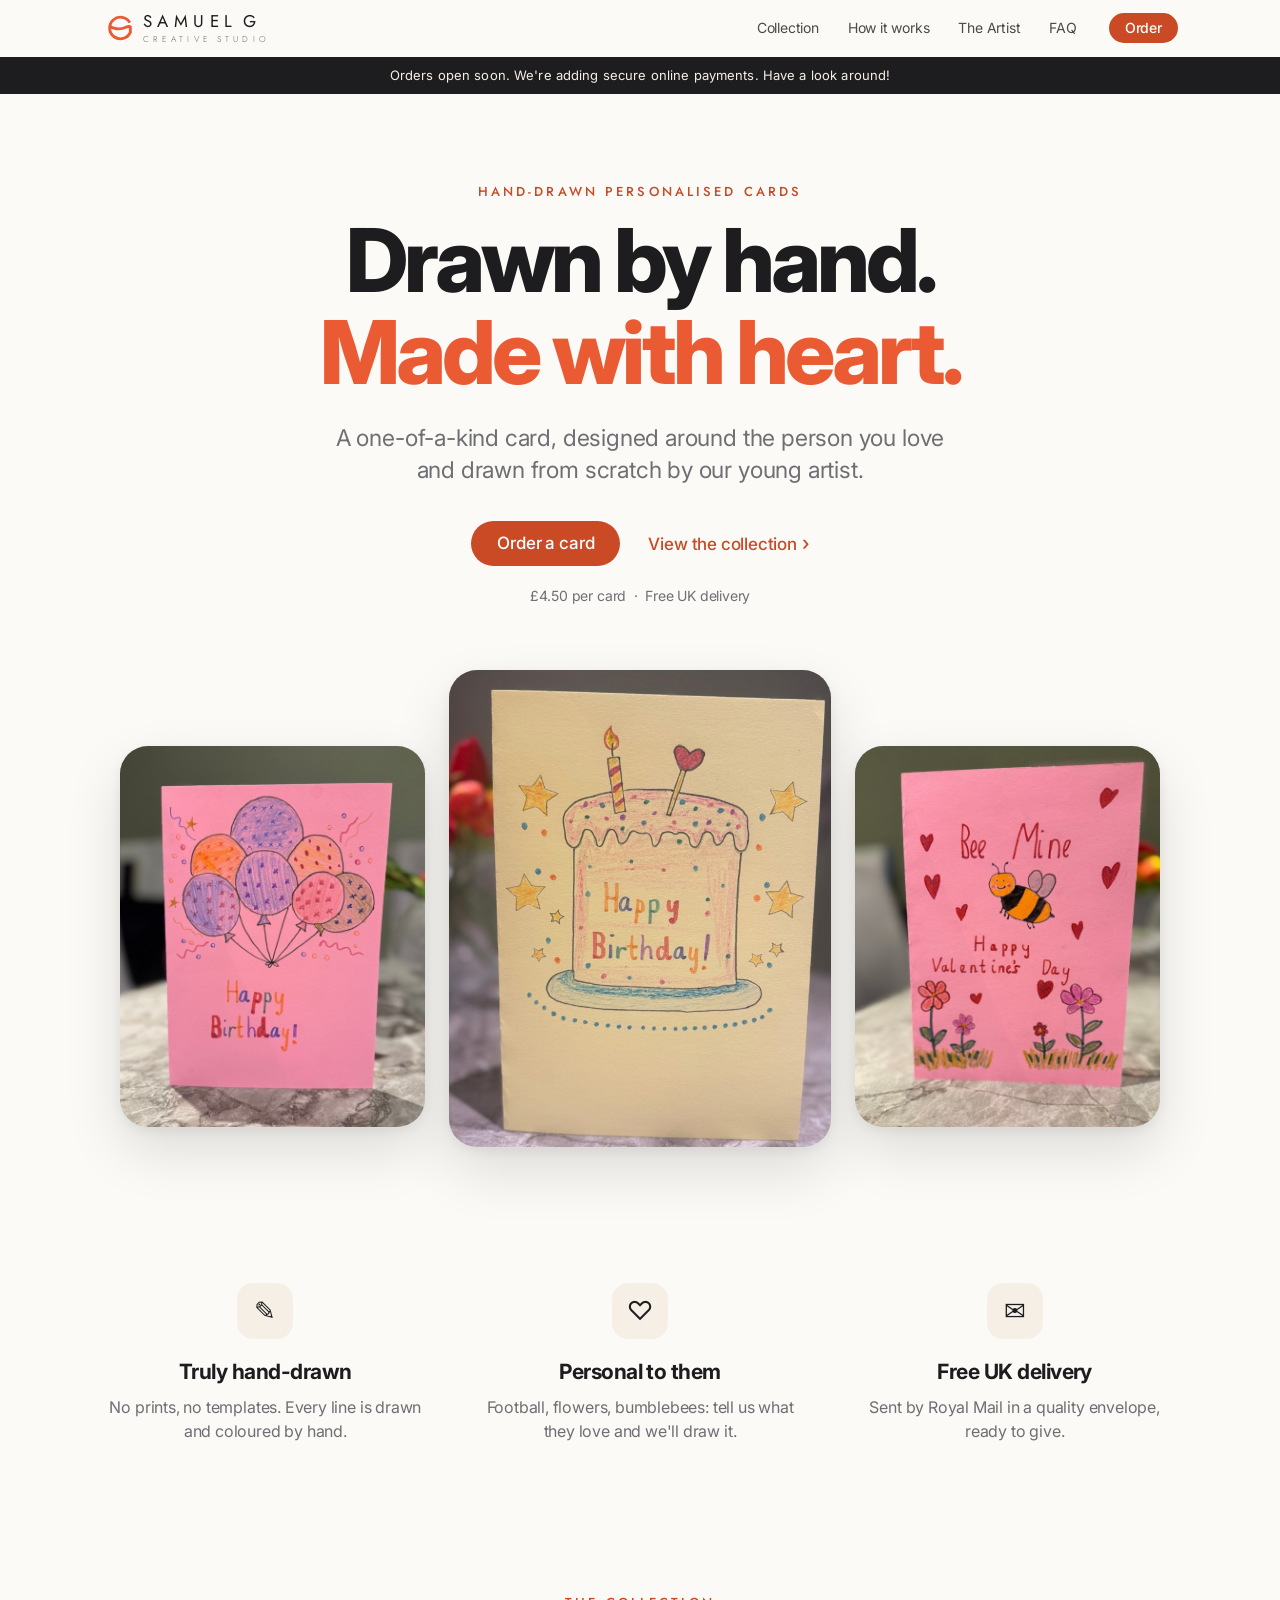
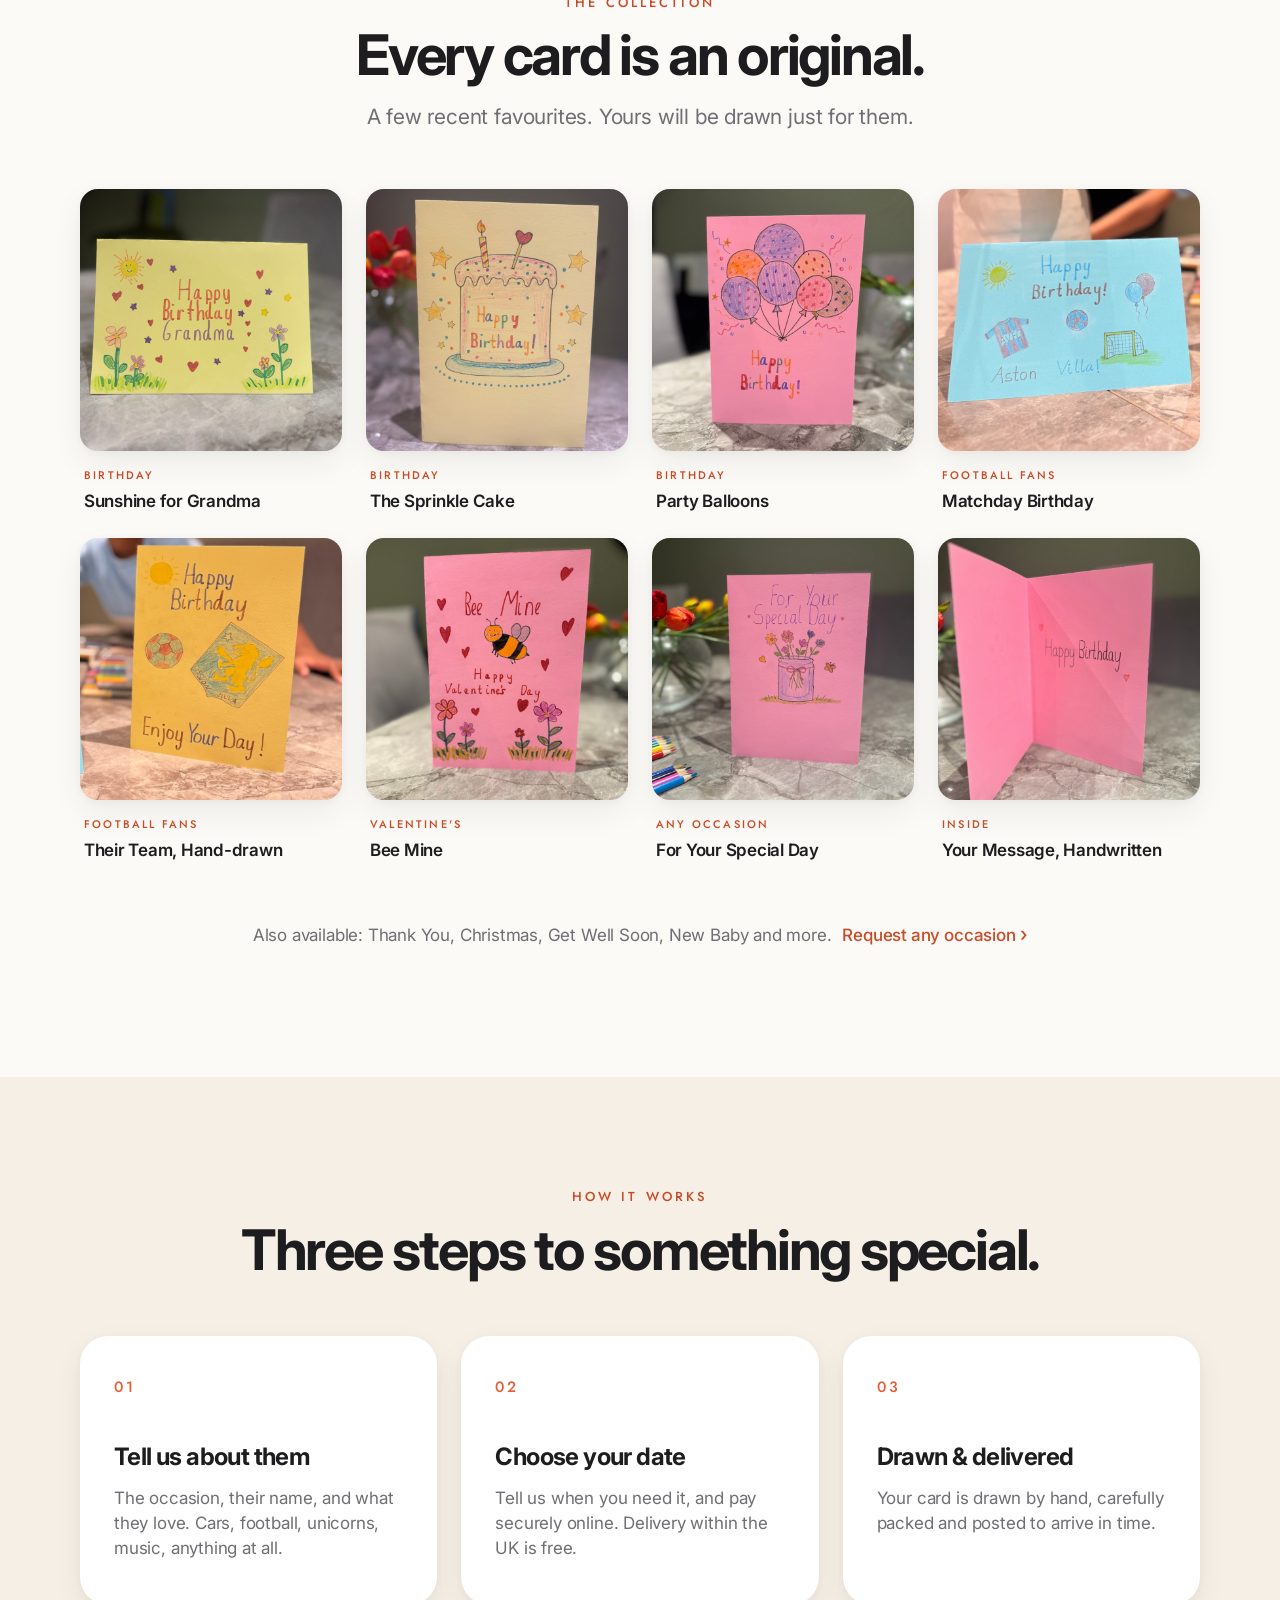
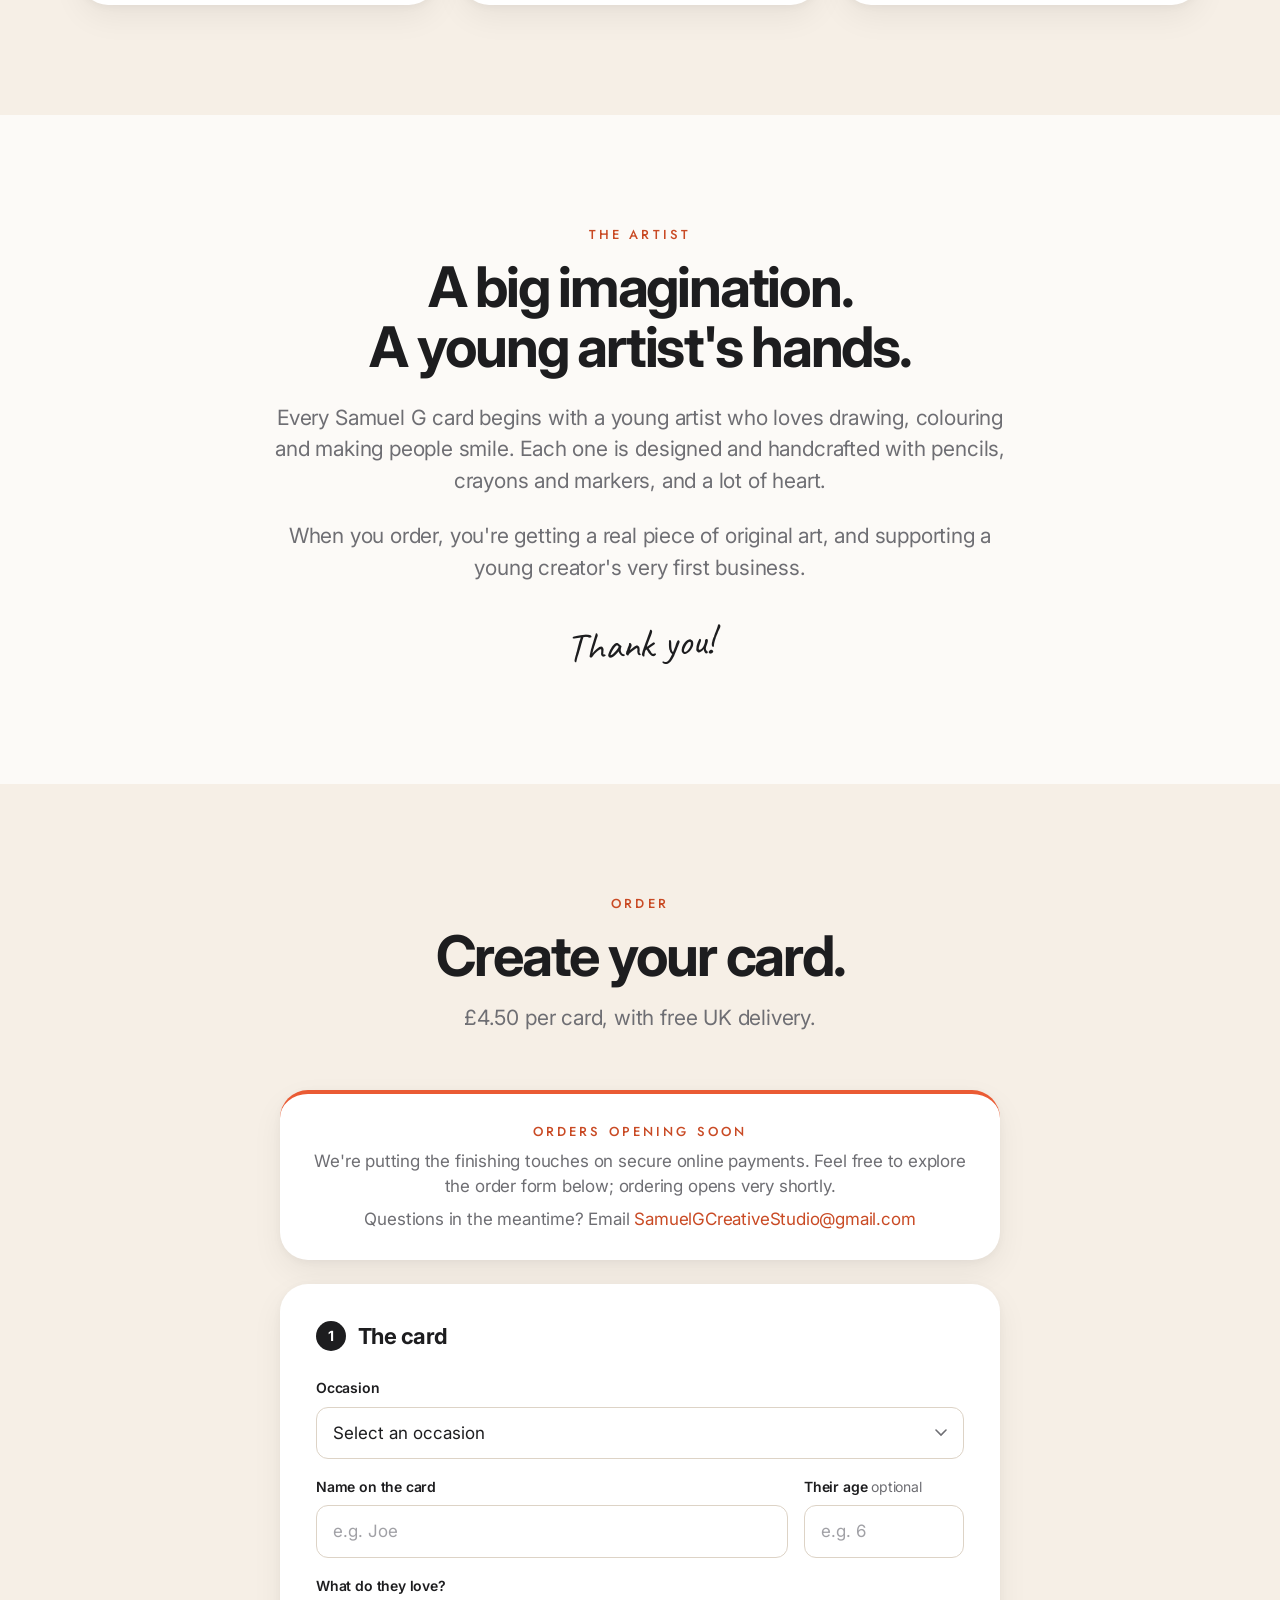
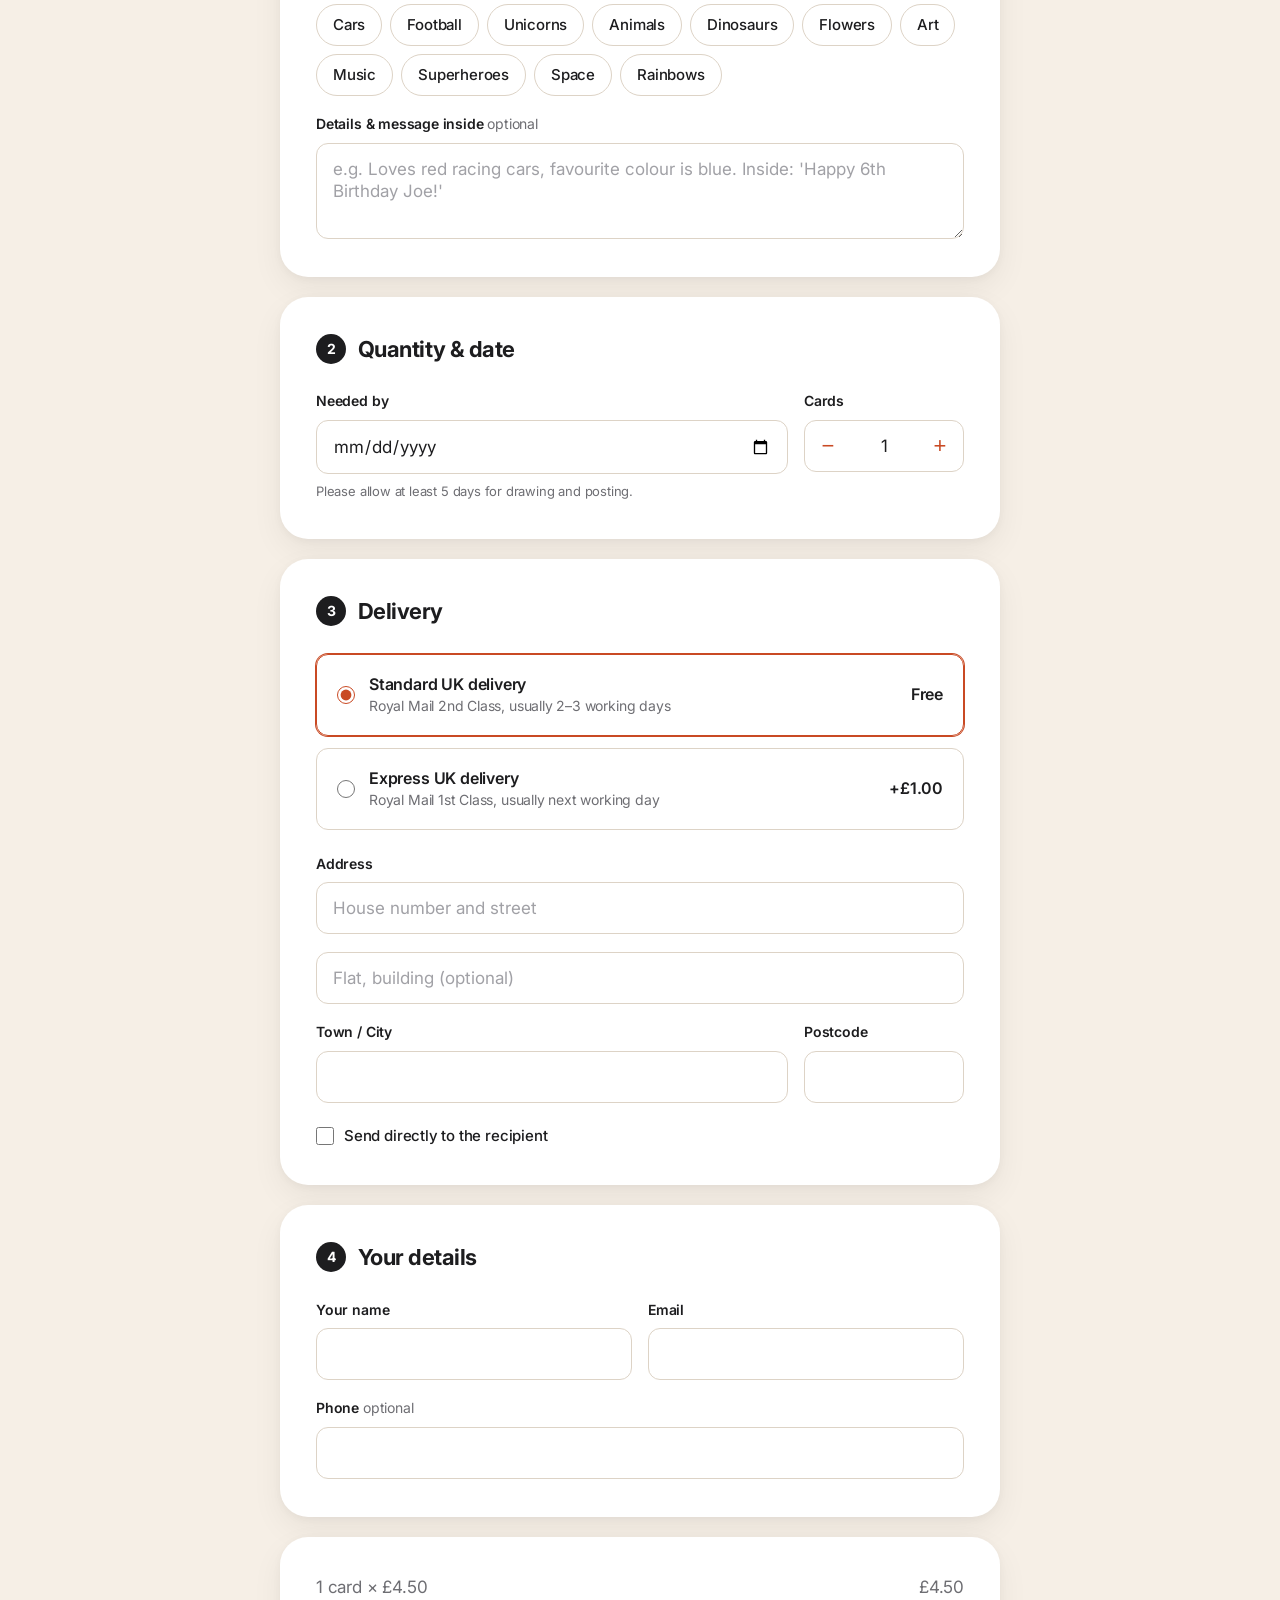
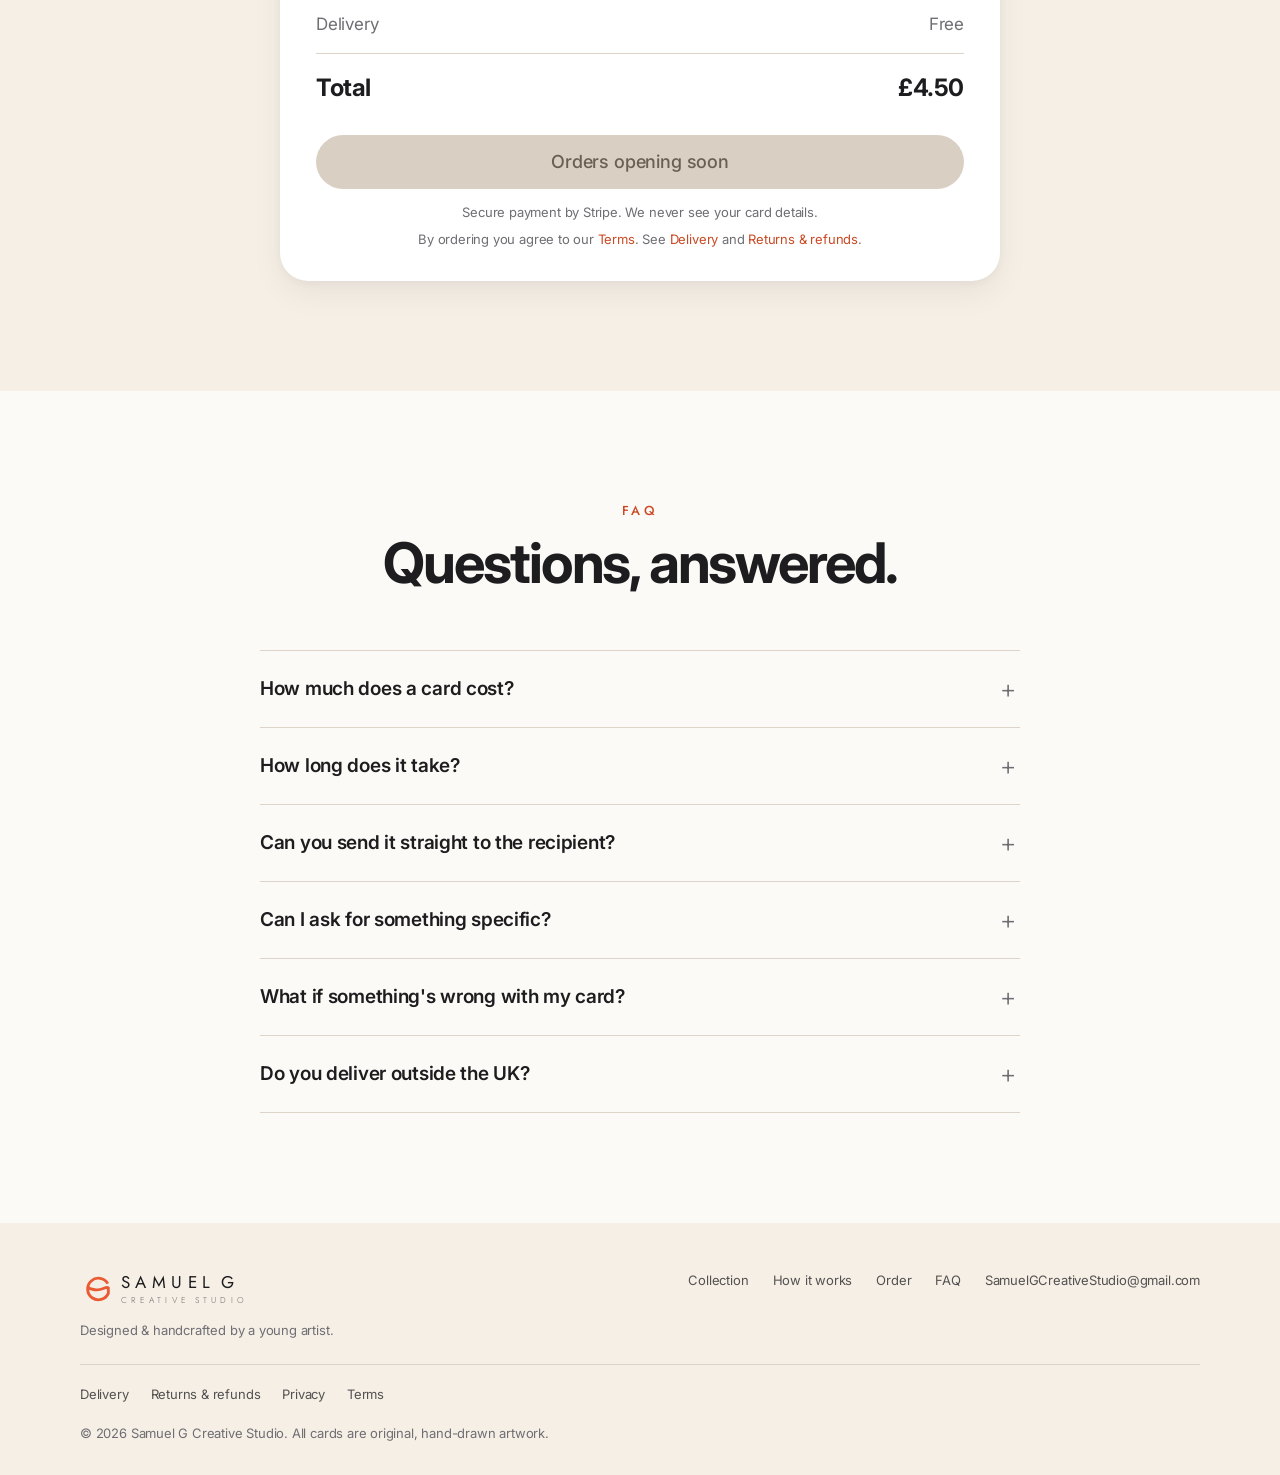
==== index.html @ a3a48e7c "Samuel G Creative Studio website Hand-drawn personalised cards site: collection gallery, order form " ====
<!DOCTYPE html>
<html lang="en-GB">
<head>
  <meta charset="UTF-8" />
  <meta name="viewport" content="width=device-width, initial-scale=1.0" />
  <title>Samuel G Creative Studio | Hand-drawn Personalised Cards</title>
  <meta name="description" content="Original, hand-drawn personalised greeting cards, designed and crafted by a young artist. £4.50 each with free UK delivery." />
  <meta name="theme-color" content="#fcfaf7" />
  <link rel="icon" href="favicon.svg" type="image/svg+xml" />
  <link rel="apple-touch-icon" href="apple-touch-icon.png" />
  <meta name="apple-mobile-web-app-title" content="Samuel G" />
  <link rel="preconnect" href="https://fonts.googleapis.com" />
  <link rel="preconnect" href="https://fonts.gstatic.com" crossorigin />
  <link href="https://fonts.googleapis.com/css2?family=Inter:wght@400;500;600;700;800&family=Jost:wght@300;400;500&family=Caveat:wght@600&display=swap" rel="stylesheet" />
  <link rel="stylesheet" href="styles.css?v=4" />
</head>
<body>

  <!-- ===== Navigation ===== -->
  <header class="nav" id="nav">
    <div class="nav-inner">
      <a href="#top" class="brand" aria-label="Samuel G Creative Studio home">
        <img class="brand-symbol" src="logo/samuelg-symbol-orange.svg" alt="" width="34" height="34" />
        <span class="brand-words"><span class="brand-name">SAMUEL G</span><span class="brand-sub">CREATIVE STUDIO</span></span>
      </a>
      <nav class="nav-links" id="nav-links">
        <a href="#collection">Collection</a>
        <a href="#how">How it works</a>
        <a href="#artist">The Artist</a>
        <a href="#faq">FAQ</a>
      </nav>
      <a href="#order" class="btn btn-primary btn-sm nav-cta">Order</a>
      <button class="nav-toggle" id="nav-toggle" aria-label="Open menu" aria-expanded="false"><span></span><span></span></button>
    </div>
  </header>
  <div class="soon-bar soon-only">Orders open soon. We're adding secure online payments. Have a look around!</div>

  <main id="top">

    <!-- ===== Hero ===== -->
    <section class="hero">
      <p class="eyebrow reveal">Hand-drawn personalised cards</p>
      <h1 class="reveal">Drawn by hand.<br /><span class="accent-text">Made with heart.</span></h1>
      <p class="hero-sub reveal">A one-of-a-kind card, designed around the person you love and drawn from scratch by our young artist.</p>
      <div class="hero-cta reveal">
        <a href="#order" class="btn btn-primary">Order a card</a>
        <a href="#collection" class="link-arrow">View the collection</a>
      </div>
      <p class="hero-meta reveal"><span id="hero-price">£4.50</span> per card &nbsp;·&nbsp; Free UK delivery</p>

      <div class="showcase reveal">
        <figure class="sc sc-1"><img src="images/cards/birthday-balloons.jpg" alt="Hand-drawn Happy Birthday card with a bunch of patterned party balloons" /></figure>
        <figure class="sc sc-2"><img src="images/cards/birthday-cake.jpg" alt="Hand-drawn Happy Birthday card with a big sprinkle cake" /></figure>
        <figure class="sc sc-3"><img src="images/cards/valentine-bee-mine.jpg" alt="Hand-drawn Bee Mine Valentine's card with a smiling bumblebee" /></figure>
      </div>
    </section>

    <!-- ===== Highlights ===== -->
    <section class="highlights">
      <div class="hl reveal">
        <div class="hl-icon">✎</div>
        <h3>Truly hand-drawn</h3>
        <p>No prints, no templates. Every line is drawn and coloured by hand.</p>
      </div>
      <div class="hl reveal">
        <div class="hl-icon">♡</div>
        <h3>Personal to them</h3>
        <p>Football, flowers, bumblebees: tell us what they love and we'll draw it.</p>
      </div>
      <div class="hl reveal">
        <div class="hl-icon">✉</div>
        <h3>Free UK delivery</h3>
        <p>Sent by Royal Mail in a quality envelope, ready to give.</p>
      </div>
    </section>

    <!-- ===== Collection ===== -->
    <section id="collection" class="section">
      <div class="section-head reveal">
        <p class="eyebrow">The Collection</p>
        <h2>Every card is an original.</h2>
        <p class="section-sub">A few recent favourites. Yours will be drawn just for them.</p>
      </div>

      <div class="gallery">
        <figure class="tile reveal">
          <div class="tile-img"><img src="images/cards/birthday-grandma.jpg" alt="Yellow card reading Happy Birthday Grandma, with a smiling sun, flowers, hearts and stars" loading="lazy" /></div>
          <figcaption><span class="tile-tag">Birthday</span><span class="tile-title">Sunshine for Grandma</span></figcaption>
        </figure>
        <figure class="tile reveal">
          <div class="tile-img"><img src="images/cards/birthday-cake.jpg" alt="Cream card with a big pink sprinkle cake, a candle and the words Happy Birthday" loading="lazy" /></div>
          <figcaption><span class="tile-tag">Birthday</span><span class="tile-title">The Sprinkle Cake</span></figcaption>
        </figure>
        <figure class="tile reveal">
          <div class="tile-img"><img src="images/cards/birthday-balloons.jpg" alt="Pink card with a bunch of patterned party balloons and Happy Birthday in rainbow letters" loading="lazy" /></div>
          <figcaption><span class="tile-tag">Birthday</span><span class="tile-title">Party Balloons</span></figcaption>
        </figure>
        <figure class="tile reveal">
          <div class="tile-img"><img src="images/cards/football-blue.jpg" alt="Blue card reading Happy Birthday with a football shirt, a ball, a goal and balloons" loading="lazy" /></div>
          <figcaption><span class="tile-tag">Football fans</span><span class="tile-title">Matchday Birthday</span></figcaption>
        </figure>
        <figure class="tile reveal">
          <div class="tile-img"><img src="images/cards/football-yellow.jpg" alt="Yellow card reading Happy Birthday, Enjoy Your Day, with a football and a club badge with a lion" loading="lazy" /></div>
          <figcaption><span class="tile-tag">Football fans</span><span class="tile-title">Their Team, Hand-drawn</span></figcaption>
        </figure>
        <figure class="tile reveal">
          <div class="tile-img"><img src="images/cards/valentine-bee-mine.jpg" alt="Pink card reading Bee Mine, Happy Valentine's Day, with a smiling bumblebee, hearts and flowers" loading="lazy" /></div>
          <figcaption><span class="tile-tag">Valentine's</span><span class="tile-title">Bee Mine</span></figcaption>
        </figure>
        <figure class="tile reveal">
          <div class="tile-img"><img src="images/cards/special-day-flowers.jpg" alt="Pink card reading For Your Special Day, with a jar of colourful flowers, a heart and a butterfly" loading="lazy" /></div>
          <figcaption><span class="tile-tag">Any occasion</span><span class="tile-title">For Your Special Day</span></figcaption>
        </figure>
        <figure class="tile reveal">
          <div class="tile-img"><img src="images/cards/inside-message.jpg" alt="Inside of a pink card with Happy Birthday handwritten and two small hearts" loading="lazy" /></div>
          <figcaption><span class="tile-tag">Inside</span><span class="tile-title">Your Message, Handwritten</span></figcaption>
        </figure>
      </div>
      <p class="also reveal">Also available: Thank You, Christmas, Get Well Soon, New Baby and more. <a href="#order" class="link-arrow">Request any occasion</a></p>
    </section>

    <!-- ===== How it works ===== -->
    <section id="how" class="section section-grey">
      <div class="section-head reveal">
        <p class="eyebrow">How it works</p>
        <h2>Three steps to something special.</h2>
      </div>
      <div class="steps">
        <div class="step reveal">
          <span class="step-num">01</span>
          <h3>Tell us about them</h3>
          <p>The occasion, their name, and what they love. Cars, football, unicorns, music, anything at all.</p>
        </div>
        <div class="step reveal">
          <span class="step-num">02</span>
          <h3>Choose your date</h3>
          <p>Tell us when you need it, and pay securely online. Delivery within the UK is free.</p>
        </div>
        <div class="step reveal">
          <span class="step-num">03</span>
          <h3>Drawn &amp; delivered</h3>
          <p>Your card is drawn by hand, carefully packed and posted to arrive in time.</p>
        </div>
      </div>
    </section>

    <!-- ===== The artist ===== -->
    <section id="artist" class="section artist">
      <div class="artist-inner reveal">
        <p class="eyebrow">The Artist</p>
        <h2>A big imagination.<br />A young artist's hands.</h2>
        <p class="artist-text">Every Samuel G card begins with a young artist who loves drawing, colouring and making people smile. Each one is designed and handcrafted with pencils, crayons and markers, and a lot of heart.</p>
        <p class="artist-text">When you order, you're getting a real piece of original art, and supporting a young creator's very first business.</p>
        <p class="signature">Thank you!</p>
      </div>
    </section>

    <!-- ===== Order ===== -->
    <section id="order" class="section section-grey">
      <div class="section-head reveal">
        <p class="eyebrow">Order</p>
        <h2>Create your card.</h2>
        <p class="section-sub"><span class="price-each">£4.50</span> per card, with free UK delivery.</p>
      </div>

      <div class="soon-notice soon-only reveal">
        <p class="soon-title">Orders opening soon</p>
        <p>We're putting the finishing touches on secure online payments. Feel free to explore the order form below; ordering opens very shortly.</p>
        <p>Questions in the meantime? Email <a href="mailto:SamuelGCreativeStudio@gmail.com">SamuelGCreativeStudio@gmail.com</a></p>
      </div>

      <form id="order-form" class="order reveal" novalidate>
        <div class="panel">
          <h3 class="panel-title"><span>1</span> The card</h3>
          <div class="field">
            <label for="occasion">Occasion</label>
            <select id="occasion" name="occasion" required>
              <option value="">Select an occasion</option>
              <option>Birthday</option>
              <option>Thank You</option>
              <option>Love / Valentine's</option>
              <option>Christmas / Holidays</option>
              <option>Get Well Soon</option>
              <option>New Baby</option>
              <option>Other</option>
            </select>
          </div>
          <div class="row">
            <div class="field">
              <label for="recipient">Name on the card</label>
              <input id="recipient" name="recipient" type="text" placeholder="e.g. Joe" required />
            </div>
            <div class="field field-sm">
              <label for="age">Their age <em>optional</em></label>
              <input id="age" name="age" type="number" min="0" max="120" placeholder="e.g. 6" />
            </div>
          </div>
          <div class="field">
            <span class="label">What do they love?</span>
            <div class="chips">
              <label><input type="checkbox" name="likes" value="Cars" /><span>Cars</span></label>
              <label><input type="checkbox" name="likes" value="Football" /><span>Football</span></label>
              <label><input type="checkbox" name="likes" value="Unicorns" /><span>Unicorns</span></label>
              <label><input type="checkbox" name="likes" value="Animals" /><span>Animals</span></label>
              <label><input type="checkbox" name="likes" value="Dinosaurs" /><span>Dinosaurs</span></label>
              <label><input type="checkbox" name="likes" value="Flowers" /><span>Flowers</span></label>
              <label><input type="checkbox" name="likes" value="Art" /><span>Art</span></label>
              <label><input type="checkbox" name="likes" value="Music" /><span>Music</span></label>
              <label><input type="checkbox" name="likes" value="Superheroes" /><span>Superheroes</span></label>
              <label><input type="checkbox" name="likes" value="Space" /><span>Space</span></label>
              <label><input type="checkbox" name="likes" value="Rainbows" /><span>Rainbows</span></label>
            </div>
          </div>
          <div class="field">
            <label for="message">Details &amp; message inside <em>optional</em></label>
            <textarea id="message" name="message" rows="3" placeholder="e.g. Loves red racing cars, favourite colour is blue. Inside: 'Happy 6th Birthday Joe!'"></textarea>
          </div>
        </div>

        <div class="panel">
          <h3 class="panel-title"><span>2</span> Quantity &amp; date</h3>
          <div class="row">
            <div class="field">
              <label for="date">Needed by</label>
              <input id="date" name="date" type="date" required />
              <small>Please allow at least 5 days for drawing and posting.</small>
            </div>
            <div class="field field-sm">
              <label for="qty">Cards</label>
              <div class="stepper">
                <button type="button" class="step-btn" data-step="-1" aria-label="One fewer">−</button>
                <input id="qty" name="qty" type="number" min="1" max="20" value="1" />
                <button type="button" class="step-btn" data-step="1" aria-label="One more">+</button>
              </div>
            </div>
          </div>
        </div>

        <div class="panel">
          <h3 class="panel-title"><span>3</span> Delivery</h3>
          <div class="options">
            <label class="option">
              <input type="radio" name="delivery" value="Royal Mail 2nd Class" data-fee="0" checked />
              <span class="option-body">
                <span class="option-name">Standard UK delivery</span>
                <span class="option-desc">Royal Mail 2nd Class, usually 2–3 working days</span>
              </span>
              <span class="option-price">Free</span>
            </label>
            <label class="option">
              <input type="radio" name="delivery" value="Royal Mail 1st Class" data-fee="1" />
              <span class="option-body">
                <span class="option-name">Express UK delivery</span>
                <span class="option-desc">Royal Mail 1st Class, usually next working day</span>
              </span>
              <span class="option-price">+£1.00</span>
            </label>
          </div>
          <div class="field">
            <label for="addr1">Address</label>
            <input id="addr1" name="addr1" type="text" autocomplete="address-line1" placeholder="House number and street" required />
          </div>
          <div class="field">
            <input id="addr2" name="addr2" type="text" autocomplete="address-line2" placeholder="Flat, building (optional)" aria-label="Address line 2" />
          </div>
          <div class="row">
            <div class="field">
              <label for="town">Town / City</label>
              <input id="town" name="town" type="text" autocomplete="address-level2" required />
            </div>
            <div class="field field-sm">
              <label for="postcode">Postcode</label>
              <input id="postcode" name="postcode" type="text" autocomplete="postal-code" required />
            </div>
          </div>
          <label class="check"><input type="checkbox" name="toRecipient" value="yes" /> Send directly to the recipient</label>
        </div>

        <div class="panel">
          <h3 class="panel-title"><span>4</span> Your details</h3>
          <div class="row">
            <div class="field">
              <label for="name">Your name</label>
              <input id="name" name="name" type="text" autocomplete="name" required />
            </div>
            <div class="field">
              <label for="email">Email</label>
              <input id="email" name="email" type="email" autocomplete="email" required />
            </div>
          </div>
          <div class="field">
            <label for="phone">Phone <em>optional</em></label>
            <input id="phone" name="phone" type="tel" autocomplete="tel" />
          </div>
        </div>

        <div class="checkout">
          <div class="totals">
            <div class="total-line"><span id="sub-label">1 card</span><span id="subtotal">£4.50</span></div>
            <div class="total-line"><span>Delivery</span><span id="delivery-fee">Free</span></div>
            <div class="total-line total"><span>Total</span><span id="total">£4.50</span></div>
          </div>
          <button type="submit" id="pay-btn" class="btn btn-primary btn-lg btn-block">Continue to payment</button>
          <p class="secure">Secure payment by Stripe. We never see your card details.</p>
          <p class="policy-note">By ordering you agree to our <a href="terms.html">Terms</a>. See <a href="delivery.html">Delivery</a> and <a href="returns.html">Returns &amp; refunds</a>.</p>
        </div>
      </form>

      <div id="order-done" class="order done" hidden>
        <div class="done-icon">✓</div>
        <h3>Thank you. Here's your order.</h3>
        <pre id="order-preview"></pre>
        <p class="draft-note">Draft site: payment isn't connected yet. Next step: link this button to Stripe Checkout.</p>
        <button type="button" id="order-again" class="btn btn-secondary">Start another order</button>
      </div>
    </section>

    <!-- ===== FAQ ===== -->
    <section id="faq" class="section">
      <div class="section-head reveal">
        <p class="eyebrow">FAQ</p>
        <h2>Questions, answered.</h2>
      </div>
      <div class="faq reveal">
        <details>
          <summary>How much does a card cost?</summary>
          <p>Each card is £4.50, and standard UK delivery is free. Express 1st Class delivery is £1 extra per order.</p>
        </details>
        <details>
          <summary>How long does it take?</summary>
          <p>Please allow at least 5 days: a couple of days to draw your card, then 2–3 working days by Royal Mail 2nd Class (or usually next working day with Express).</p>
        </details>
        <details>
          <summary>Can you send it straight to the recipient?</summary>
          <p>Yes. Tick "Send directly to the recipient" and enter their address. Tell us what to write inside in the details box.</p>
        </details>
        <details>
          <summary>Can I ask for something specific?</summary>
          <p>Of course. Use the details box to tell us colours, characters, their favourite team, or the exact words you'd like inside.</p>
        </details>
        <details>
          <summary>What if something's wrong with my card?</summary>
          <p>If it arrives damaged, has a mistake we made, or doesn't arrive, we'll redraw it or refund you in full. Because every card is personalised, we can't take returns for a change of mind. See <a href="returns.html">Returns &amp; refunds</a>.</p>
        </details>
        <details>
          <summary>Do you deliver outside the UK?</summary>
          <p>Not yet. We currently deliver within the UK only.</p>
        </details>
      </div>
    </section>

  </main>

  <!-- ===== Footer ===== -->
  <footer class="footer">
    <div class="footer-inner">
      <div class="footer-brand">
        <div class="brand">
          <img class="brand-symbol" src="logo/samuelg-symbol-orange.svg" alt="" width="34" height="34" />
          <span class="brand-words"><span class="brand-name">SAMUEL G</span><span class="brand-sub">CREATIVE STUDIO</span></span>
        </div>
        <p>Designed &amp; handcrafted by a young artist.</p>
      </div>
      <div class="footer-links">
        <a href="#collection">Collection</a>
        <a href="#how">How it works</a>
        <a href="#order">Order</a>
        <a href="#faq">FAQ</a>
        <a href="mailto:SamuelGCreativeStudio@gmail.com">SamuelGCreativeStudio@gmail.com</a>
      </div>
    </div>
    <nav class="legal-links" aria-label="Policies">
      <a href="delivery.html">Delivery</a>
      <a href="returns.html">Returns &amp; refunds</a>
      <a href="privacy.html">Privacy</a>
      <a href="terms.html">Terms</a>
    </nav>
    <p class="legal">© <span id="year"></span> Samuel G Creative Studio. All cards are original, hand-drawn artwork.</p>
  </footer>

  <script src="script.js"></script>
</body>
</html>
---- styles.css ----
/* ==========================================================
   Samuel G Creative Studio: modern premium theme
   ========================================================== */
:root {
  --bg: #fcfaf7;          /* warm white */
  --grey: #f6efe6;        /* brand cream */
  --card: #ffffff;
  --ink: #1d1d1f;
  --muted: #6e6e73;
  --line: #ddd3c6;
  --brand: #ea5b34;       /* signature orange: logo and large accents */
  --accent: #c94a24;      /* deeper orange for buttons and links (readable white text) */
  --accent-hover: #b5401d;
  --champagne: #cdb38b;
  --radius-lg: 28px;
  --radius: 18px;
  --radius-sm: 12px;
  --shadow-soft: 0 2px 8px rgba(0, 0, 0, 0.04), 0 12px 32px rgba(0, 0, 0, 0.06);
  --shadow-lift: 0 4px 12px rgba(0, 0, 0, 0.06), 0 24px 56px rgba(0, 0, 0, 0.12);
  --ease: cubic-bezier(0.25, 0.1, 0.25, 1);
  --font: "Inter", -apple-system, BlinkMacSystemFont, "SF Pro Text", "Helvetica Neue", Arial, sans-serif;
  --maxw: 1120px;
}

* { box-sizing: border-box; }
html { scroll-behavior: smooth; scroll-padding-top: 64px; }
body {
  margin: 0;
  font-family: var(--font);
  font-size: 17px;
  line-height: 1.47;
  letter-spacing: -0.011em;
  color: var(--ink);
  background: var(--bg);
  -webkit-font-smoothing: antialiased;
}
img { max-width: 100%; display: block; }
a { color: var(--accent); text-decoration: none; }
a:hover { text-decoration: underline; }
h1, h2, h3 { margin: 0; font-weight: 700; letter-spacing: -0.025em; }

/* ===== Buttons ===== */
.btn {
  display: inline-flex; align-items: center; justify-content: center;
  font: 500 17px/1 var(--font);
  letter-spacing: -0.01em;
  border-radius: 980px;
  padding: 14px 26px;
  border: none;
  cursor: pointer;
  transition: background 0.2s var(--ease), transform 0.2s var(--ease);
  text-decoration: none !important;
}
.btn:active { transform: scale(0.98); }
.btn-primary { background: var(--accent); color: #fff; }
.btn-primary:hover { background: var(--accent-hover); }
.btn-secondary { background: var(--grey); color: var(--ink); }
.btn-secondary:hover { background: #e8e8ed; }
.btn-sm { font-size: 14px; padding: 8px 16px; }
.btn-lg { font-size: 18px; padding: 18px 30px; }
.btn-block { width: 100%; }

.link-arrow { font-weight: 500; white-space: nowrap; }   /* never split the arrow from its words */
.link-arrow::after { content: " ›"; font-size: 1.15em; }

/* ===== Navigation (frosted glass) ===== */
.nav {
  position: sticky; top: 0; z-index: 50;
  background: rgba(252, 250, 247, 0.78);
  backdrop-filter: saturate(180%) blur(20px);
  -webkit-backdrop-filter: saturate(180%) blur(20px);
  border-bottom: 1px solid transparent;
  transition: border-color 0.3s;
}
.nav.scrolled { border-bottom-color: rgba(0, 0, 0, 0.08); }
.nav-inner {
  max-width: var(--maxw); margin: 0 auto; height: 56px;
  display: flex; align-items: center; gap: 2rem; padding: 0 22px;
}
.brand { display: flex; align-items: center; gap: 5px;   /* the symbol file has ~5px padding built in, so ~10px visible gap, matching the logo lockup */ color: var(--ink); text-decoration: none !important; margin-right: auto; }
.brand-symbol { width: 36px; height: 36px; flex: none; }
.brand-words { display: flex; flex-direction: column; line-height: 1; }
.brand-name { font-family: "Jost", var(--font); font-weight: 400; font-size: 17px; letter-spacing: 0.32em; word-spacing: -0.27em; margin-right: -0.32em; color: var(--ink); }
.brand-sub { font-family: "Jost", var(--font); font-weight: 300; font-size: 8.5px; letter-spacing: 0.5em; word-spacing: -0.3em; margin-top: 5px; color: var(--muted); }
.nav-links { display: flex; gap: 1.8rem; }
.nav-links a { color: var(--ink); font-size: 14px; opacity: 0.8; text-decoration: none; transition: opacity 0.2s; }
.nav-links a:hover { opacity: 1; }
.nav-toggle { display: none; }

/* ===== Hero ===== */
.hero { text-align: center; padding: 88px 22px 40px; max-width: var(--maxw); margin: 0 auto; }
.eyebrow {
  margin: 0 0 14px; font-family: "Jost", var(--font); font-size: 13px; font-weight: 500; letter-spacing: 0.24em;
  color: var(--accent); text-transform: uppercase;
}
.hero h1 { font-size: clamp(44px, 8vw, 88px); line-height: 1.04; font-weight: 800; letter-spacing: -0.045em; }
.accent-text { color: var(--brand); }
.hero-sub { max-width: 620px; margin: 24px auto 0; font-size: clamp(19px, 2.2vw, 23px); line-height: 1.4; color: var(--muted); font-weight: 400; }
.hero-cta { display: flex; gap: 28px; align-items: center; justify-content: center; margin-top: 34px; flex-wrap: wrap; }
.hero-cta .link-arrow { font-size: 17px; }
.hero-meta { margin: 20px 0 0; font-size: 14px; color: var(--muted); }

.showcase {
  margin: 64px auto 0;
  display: grid; grid-template-columns: 1fr 1.25fr 1fr; gap: 24px; align-items: center;
  max-width: 1040px;
}
.sc { margin: 0; border-radius: var(--radius-lg); overflow: hidden; box-shadow: var(--shadow-lift); background: #ddd; }
.sc img { width: 100%; aspect-ratio: 4 / 5; object-fit: cover; transition: transform 1.2s var(--ease); }
.sc-2 img { aspect-ratio: 4 / 5; }
.sc-1, .sc-3 { transform: translateY(28px); }
.sc:hover img { transform: scale(1.04); }

/* ===== Highlights ===== */
.highlights {
  max-width: var(--maxw); margin: 0 auto; padding: 96px 22px 40px;
  display: grid; grid-template-columns: repeat(3, 1fr); gap: 48px; text-align: center;
}
.hl-icon {
  width: 56px; height: 56px; margin: 0 auto 18px; border-radius: 16px;
  display: grid; place-items: center; font-size: 26px; color: var(--ink);
  background: var(--grey);
}
.hl h3 { font-size: 21px; margin-bottom: 8px; }
.hl p { margin: 0; color: var(--muted); font-size: 16px; }

/* ===== Sections ===== */
.section { padding: 110px 22px; }
.section > * { max-width: var(--maxw); margin-left: auto; margin-right: auto; }
.section-grey { background: var(--grey); }
.section-head { text-align: center; margin-bottom: 56px; }
.section-head h2, .artist h2 { font-size: clamp(36px, 5.5vw, 56px); line-height: 1.07; font-weight: 700; letter-spacing: -0.04em; }
.section-sub { margin: 16px auto 0; font-size: 21px; color: var(--muted); max-width: 640px; }

/* ===== Collection gallery ===== */
.gallery { display: grid; grid-template-columns: repeat(4, 1fr); gap: 24px; }
.tile { margin: 0; }
.tile-img {
  border-radius: var(--radius); overflow: hidden; background: #e5e5ea;
  box-shadow: var(--shadow-soft);
  transition: box-shadow 0.4s var(--ease), transform 0.4s var(--ease);
}
.tile-img img { width: 100%; aspect-ratio: 1 / 1; object-fit: cover; transition: transform 0.8s var(--ease); }
.tile:hover .tile-img { box-shadow: var(--shadow-lift); transform: translateY(-4px); }
.tile:hover .tile-img img { transform: scale(1.05); }
.tile figcaption { padding: 16px 4px 0; }
.tile-tag { display: block; font-family: "Jost", var(--font); font-size: 11px; font-weight: 500; color: var(--accent); letter-spacing: 0.2em; text-transform: uppercase; margin-bottom: 6px; }
.tile-title { display: block; font-size: 17px; font-weight: 600; letter-spacing: -0.015em; }
.also { text-align: center; margin-top: 56px !important; color: var(--muted); font-size: 17px; line-height: 1.6; }
.also .link-arrow { display: inline-block; margin-left: 6px; }

/* ===== Steps ===== */
.steps { display: grid; grid-template-columns: repeat(3, 1fr); gap: 24px; }
.step {
  background: var(--card); border-radius: var(--radius-lg); padding: 40px 34px 44px;
  box-shadow: var(--shadow-soft);
}
.step-num {
  display: block; font-family: "Jost", var(--font); font-size: 15px; font-weight: 500; letter-spacing: 0.2em; margin-bottom: 40px;
  color: var(--brand);
}
.step h3 { font-size: 24px; margin-bottom: 12px; }
.step p { margin: 0; color: var(--muted); }

/* ===== The artist ===== */
.artist { text-align: center; }
.artist-inner { max-width: 760px !important; }
.artist-text { font-size: 21px; line-height: 1.5; color: var(--muted); margin: 24px 0 0; }
.signature { font-family: "Caveat", cursive; font-size: 40px; color: var(--ink); margin: 32px 0 0; transform: rotate(-3deg); }

/* ===== Order form ===== */
.order { max-width: 720px !important; }
.panel {
  background: var(--card); border-radius: var(--radius-lg); padding: 36px 36px 20px; margin-bottom: 20px;
  box-shadow: var(--shadow-soft);
}
.panel-title { display: flex; align-items: center; gap: 12px; font-size: 22px; margin-bottom: 26px; }
.panel-title span {
  width: 30px; height: 30px; border-radius: 50%; display: grid; place-items: center;
  font-size: 14px; color: #fff; background: var(--ink);
}
.field { display: flex; flex-direction: column; margin-bottom: 18px; flex: 1; min-width: 0; }
.field-sm { flex: 0 0 160px; }
.row { display: flex; gap: 16px; }
label, .label { font-size: 14px; font-weight: 600; margin-bottom: 8px; color: var(--ink); }
label em, .label em { font-style: normal; font-weight: 400; color: var(--muted); }
small { color: var(--muted); font-size: 13px; margin-top: 8px; }

input[type="text"], input[type="email"], input[type="tel"], input[type="number"], input[type="date"], select, textarea {
  font: 400 17px/1.3 var(--font);
  padding: 14px 16px;
  border: 1px solid var(--line);
  border-radius: var(--radius-sm);
  background: #fff; color: var(--ink);
  transition: border-color 0.2s, box-shadow 0.2s;
  width: 100%;
  -webkit-appearance: none; appearance: none;
}
select {
  background-image: url("data:image/svg+xml,%3Csvg xmlns='http://www.w3.org/2000/svg' width='12' height='8' viewBox='0 0 12 8'%3E%3Cpath d='M1 1l5 5 5-5' stroke='%236e6e73' stroke-width='1.6' fill='none' stroke-linecap='round'/%3E%3C/svg%3E");
  background-repeat: no-repeat; background-position: right 16px center; padding-right: 40px;
}
textarea { resize: vertical; }
input::placeholder, textarea::placeholder { color: #a1a1a6; }
input:focus, select:focus, textarea:focus { outline: none; border-color: var(--accent); box-shadow: 0 0 0 4px rgba(201, 74, 36, 0.16); }
.invalid { border-color: #e30000 !important; box-shadow: 0 0 0 4px rgba(227, 0, 0, 0.1) !important; }

.chips { display: flex; flex-wrap: wrap; gap: 8px; }
.chips label { margin: 0; cursor: pointer; font-weight: 500; }
.chips input { position: absolute; opacity: 0; pointer-events: none; }
.chips span {
  display: inline-block; padding: 9px 16px; font-size: 15px;
  border: 1px solid var(--line); border-radius: 980px; background: #fff;
  transition: all 0.2s var(--ease);
}
.chips label:hover span { border-color: #86868b; }
.chips input:checked + span { background: var(--ink); border-color: var(--ink); color: #fff; }
.chips input:focus-visible + span { box-shadow: 0 0 0 4px rgba(201, 74, 36, 0.25); }

.stepper { display: flex; align-items: center; border: 1px solid var(--line); border-radius: var(--radius-sm); overflow: hidden; background: #fff; }
.stepper input { border: none !important; box-shadow: none !important; text-align: center; padding: 14px 0; -moz-appearance: textfield; }
.stepper input::-webkit-inner-spin-button, .stepper input::-webkit-outer-spin-button { -webkit-appearance: none; }
.step-btn { flex: 0 0 46px; height: 50px; border: none; background: transparent; font-size: 22px; color: var(--accent); cursor: pointer; }
.step-btn:hover { background: var(--grey); }

.options { display: grid; gap: 12px; margin-bottom: 24px; }
.option {
  display: flex; align-items: center; gap: 14px; margin: 0;
  padding: 18px 20px; border: 1px solid var(--line); border-radius: var(--radius-sm);
  cursor: pointer; transition: border-color 0.2s, box-shadow 0.2s;
}
.option:has(input:checked) { border-color: var(--accent); box-shadow: 0 0 0 1px var(--accent); }
.option input { accent-color: var(--accent); width: 18px; height: 18px; margin: 0; }
.option-body { flex: 1; display: flex; flex-direction: column; }
.option-name { font-weight: 600; font-size: 16px; }
.option-desc { font-weight: 400; font-size: 14px; color: var(--muted); }
.option-price { font-weight: 600; font-size: 16px; }
.check { display: flex; align-items: center; gap: 10px; font-weight: 500; font-size: 15px; margin: 4px 0 18px; cursor: pointer; }
.check input { accent-color: var(--accent); width: 18px; height: 18px; margin: 0; }

.checkout { background: var(--card); border-radius: var(--radius-lg); padding: 32px 36px; box-shadow: var(--shadow-soft); }
.totals { margin-bottom: 24px; }
.total-line { display: flex; justify-content: space-between; padding: 6px 0; color: var(--muted); }
.total-line.total { color: var(--ink); font-size: 24px; font-weight: 700; border-top: 1px solid var(--line); margin-top: 10px; padding-top: 16px; letter-spacing: -0.02em; }
.secure { text-align: center; color: var(--muted); font-size: 13px; margin: 14px 0 0; }

.done { background: var(--card); border-radius: var(--radius-lg); padding: 48px 40px; box-shadow: var(--shadow-soft); text-align: center; }
.done-icon { width: 64px; height: 64px; margin: 0 auto 20px; border-radius: 50%; background: #28c840; color: #fff; display: grid; place-items: center; font-size: 30px; font-weight: 700; }
.done h3 { font-size: 28px; }
.done pre { text-align: left; white-space: pre-wrap; font: 400 15px/1.7 var(--font); background: var(--grey); padding: 20px 24px; border-radius: var(--radius-sm); margin: 24px 0; }
.draft-note { color: var(--accent); font-size: 14px; margin-bottom: 24px; }

/* ===== FAQ ===== */
.faq { max-width: 760px !important; border-top: 1px solid var(--line); }
.faq details { border-bottom: 1px solid var(--line); }
.faq summary {
  list-style: none; cursor: pointer; padding: 24px 40px 24px 0; position: relative;
  font-size: 19px; font-weight: 600; letter-spacing: -0.015em;
}
.faq summary::-webkit-details-marker { display: none; }
.faq summary::after {
  content: "+"; position: absolute; right: 4px; top: 50%; transform: translateY(-50%);
  font-size: 26px; font-weight: 300; color: var(--muted); transition: transform 0.3s var(--ease);
}
.faq details[open] summary::after { transform: translateY(-50%) rotate(45deg); }
.faq details p { margin: 0 0 24px; color: var(--muted); max-width: 640px; }

/* ===== Footer ===== */
.footer { background: var(--grey); padding: 48px 22px 32px; font-size: 13px; color: var(--muted); }
.footer-inner { max-width: var(--maxw); margin: 0 auto; display: flex; justify-content: space-between; gap: 32px; flex-wrap: wrap; padding-bottom: 24px; border-bottom: 1px solid var(--line); }
.footer-brand .brand { margin: 0; }
.footer-brand p { margin: 14px 0 0; }
.footer-links { display: flex; gap: 24px; flex-wrap: wrap; align-items: flex-start; }
.footer-links a { color: var(--ink); opacity: 0.75; }
.legal { max-width: var(--maxw); margin: 20px auto 0; }

/* ===== Scroll reveal ===== */
.reveal { opacity: 0; transform: translateY(24px); transition: opacity 0.9s var(--ease), transform 0.9s var(--ease); }
.reveal.in { opacity: 1; transform: none; }
.showcase.reveal { transform: translateY(48px) scale(0.98); }
.showcase.reveal.in { transform: none; }
@media (prefers-reduced-motion: reduce) {
  .reveal { opacity: 1; transform: none; transition: none; }
  html { scroll-behavior: auto; }
}

/* ===== Responsive ===== */
@media (max-width: 1000px) {
  .gallery { grid-template-columns: repeat(3, 1fr); }
}
@media (max-width: 820px) {
  .nav-links {
    display: none; position: absolute; top: 56px; left: 0; right: 0;
    flex-direction: column; gap: 0; padding: 8px 22px 20px;
    background: rgba(252, 250, 247, 0.97); backdrop-filter: blur(20px);
    border-bottom: 1px solid rgba(0, 0, 0, 0.08);
  }
  .nav-links.open { display: flex; }
  .nav-links a { font-size: 22px; font-weight: 600; padding: 12px 0; opacity: 1; }
  .nav-inner { gap: 14px; }
  .nav-toggle {
    display: flex; flex-direction: column; justify-content: center; gap: 6px;
    width: 36px; height: 36px; background: none; border: none; cursor: pointer; padding: 6px;
  }
  .nav-toggle span { display: block; height: 1.5px; background: var(--ink); border-radius: 2px; transition: transform 0.3s var(--ease); }
  .nav-toggle[aria-expanded="true"] span:first-child { transform: translateY(3.75px) rotate(45deg); }
  .nav-toggle[aria-expanded="true"] span:last-child { transform: translateY(-3.75px) rotate(-45deg); }

  .hero { padding-top: 56px; }
  .showcase { grid-template-columns: 1fr 1fr; gap: 14px; margin-top: 44px; }
  .sc-1 { display: none; }
  .sc-1, .sc-3 { transform: none; }
  .highlights { grid-template-columns: 1fr; gap: 40px; padding-top: 72px; }
  .gallery { grid-template-columns: repeat(2, 1fr); gap: 16px; }
  .steps { grid-template-columns: 1fr; }
  .section { padding: 80px 18px; }
}
@media (max-width: 560px) {
  .row { flex-direction: column; gap: 0; }
  .field-sm { flex: 1; }
  .panel, .checkout { padding: 26px 20px 12px; border-radius: 22px; }
  .checkout { padding-bottom: 24px; }
  .brand-symbol { width: 30px; height: 30px; }
  .brand-name { font-size: 15px; }
  .brand-sub { font-size: 7.5px; }
  .tile-title { font-size: 15px; }
  .also { font-size: 16px; }
  .also .link-arrow { display: block; margin: 12px 0 0; }   /* on phones the link gets its own line */
}

/* ===== "Orders opening soon" mode (switched in script.js) ===== */
.soon-only { display: none; }
body.orders-soon .soon-only { display: block; }
.soon-bar {
  background: var(--ink); color: #f6efe6; text-align: center;
  font-size: 13px; padding: 9px 16px; letter-spacing: 0.01em;
}
.soon-notice {
  max-width: 720px !important; margin: 0 auto 24px; text-align: center;
  background: var(--card); border-radius: var(--radius-lg); padding: 28px 32px;
  box-shadow: var(--shadow-soft); border-top: 4px solid var(--brand);
}
.soon-notice p { margin: 8px 0 0; color: var(--muted); }
.soon-notice .soon-title { margin: 0; font-family: "Jost", var(--font); font-size: 13px; font-weight: 500; letter-spacing: 0.24em; text-transform: uppercase; color: var(--accent); }
.btn:disabled, .btn:disabled:hover { background: #d9cfc3; color: #6b5f54; cursor: not-allowed; transform: none; }
.policy-note { text-align: center; color: var(--muted); font-size: 13px; margin: 8px 0 0; }

/* ===== Footer policy links ===== */
.legal-links { max-width: var(--maxw); margin: 20px auto 0; display: flex; gap: 22px; flex-wrap: wrap; }
.legal-links a { color: var(--ink); opacity: 0.75; font-size: 13px; }

/* ===== Policy pages ===== */
.policy { max-width: 760px; margin: 0 auto; padding: 72px 22px 96px; }
.policy h1 { font-size: clamp(34px, 5vw, 48px); letter-spacing: -0.04em; line-height: 1.08; margin-bottom: 10px; }
.policy .updated { color: var(--muted); font-size: 14px; margin: 0 0 40px; }
.policy h2 { font-size: 22px; letter-spacing: -0.02em; margin: 40px 0 10px; }
.policy p, .policy li { color: #3a3a3c; line-height: 1.65; }
.policy ul { padding-left: 1.2em; }
.policy li { margin: 6px 0; }
.policy .summary { background: var(--grey); border-radius: var(--radius); padding: 22px 26px; margin: 0 0 8px; }
.policy .summary p { margin: 0; color: var(--ink); }
.todo { background: #ffe9a8; color: #5a4300; padding: 1px 6px; border-radius: 4px; font-weight: 600; }
.back-link { display: inline-block; margin-top: 48px; }
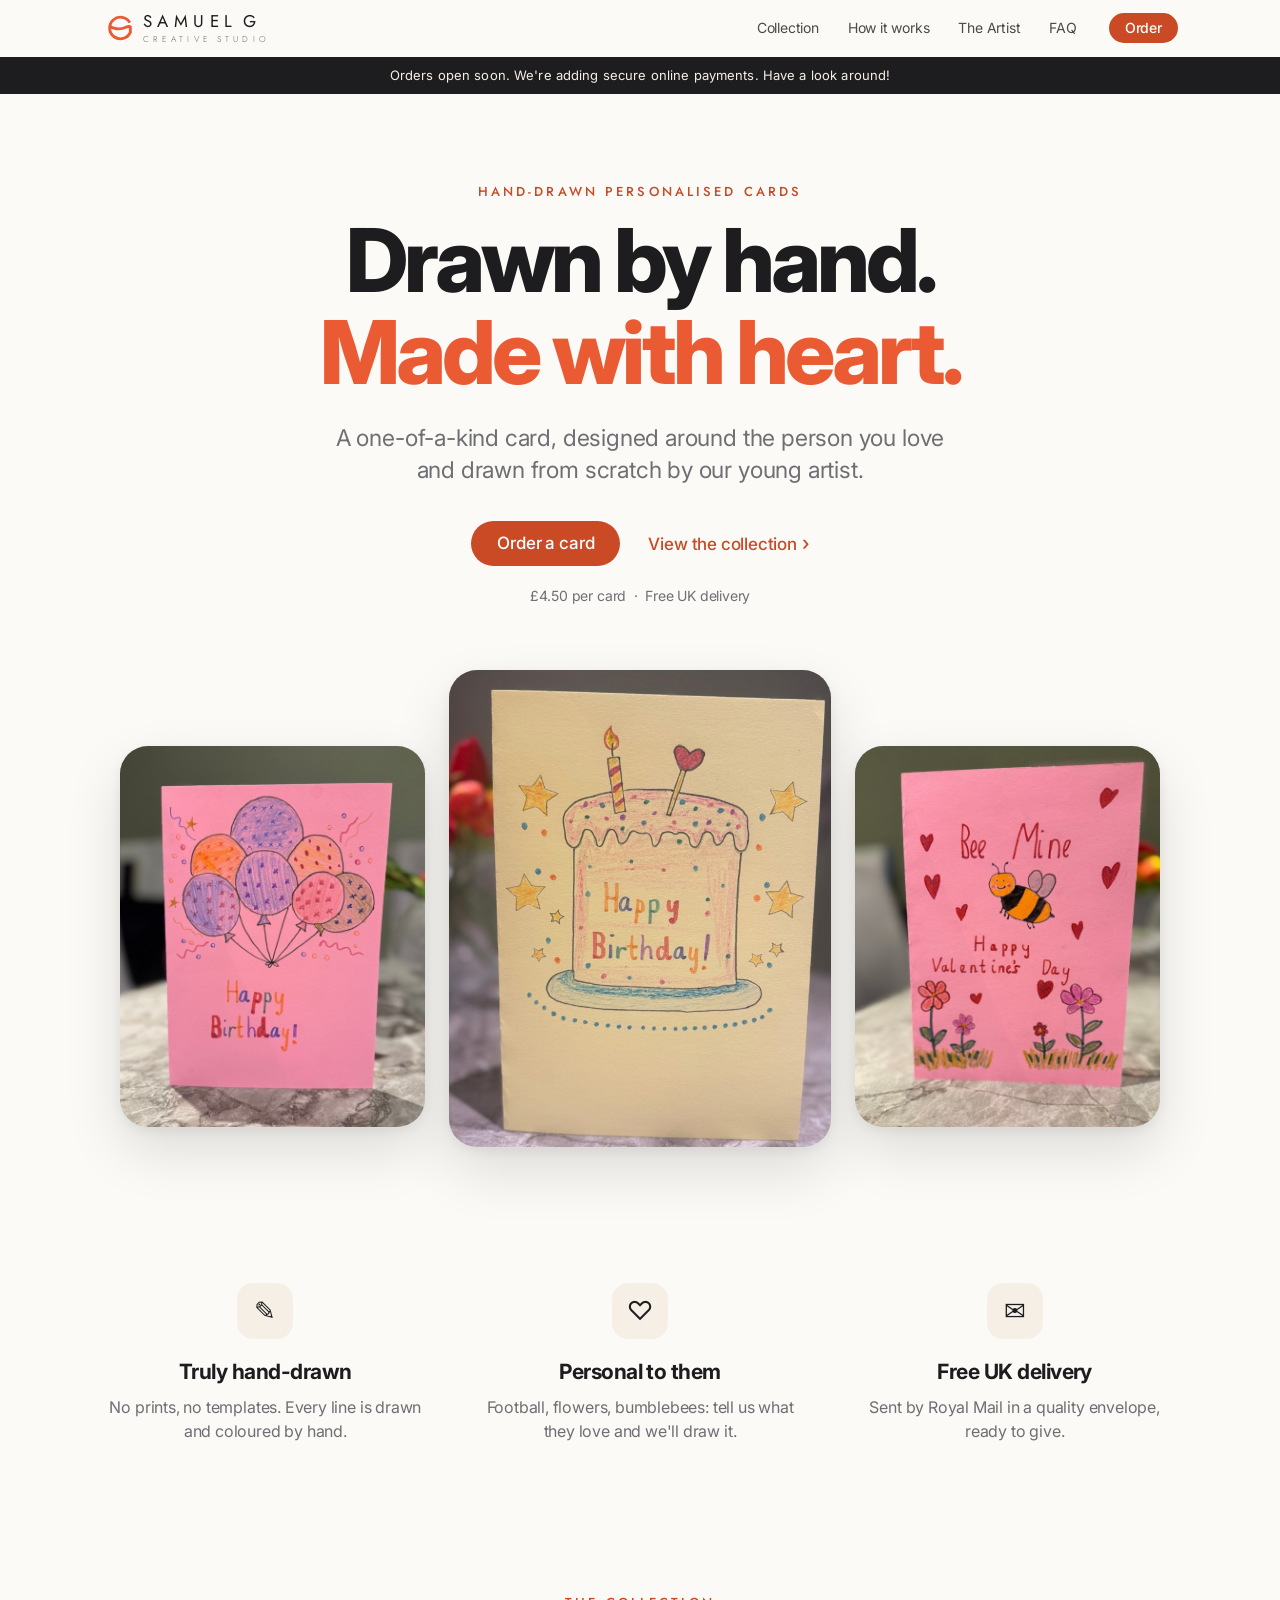
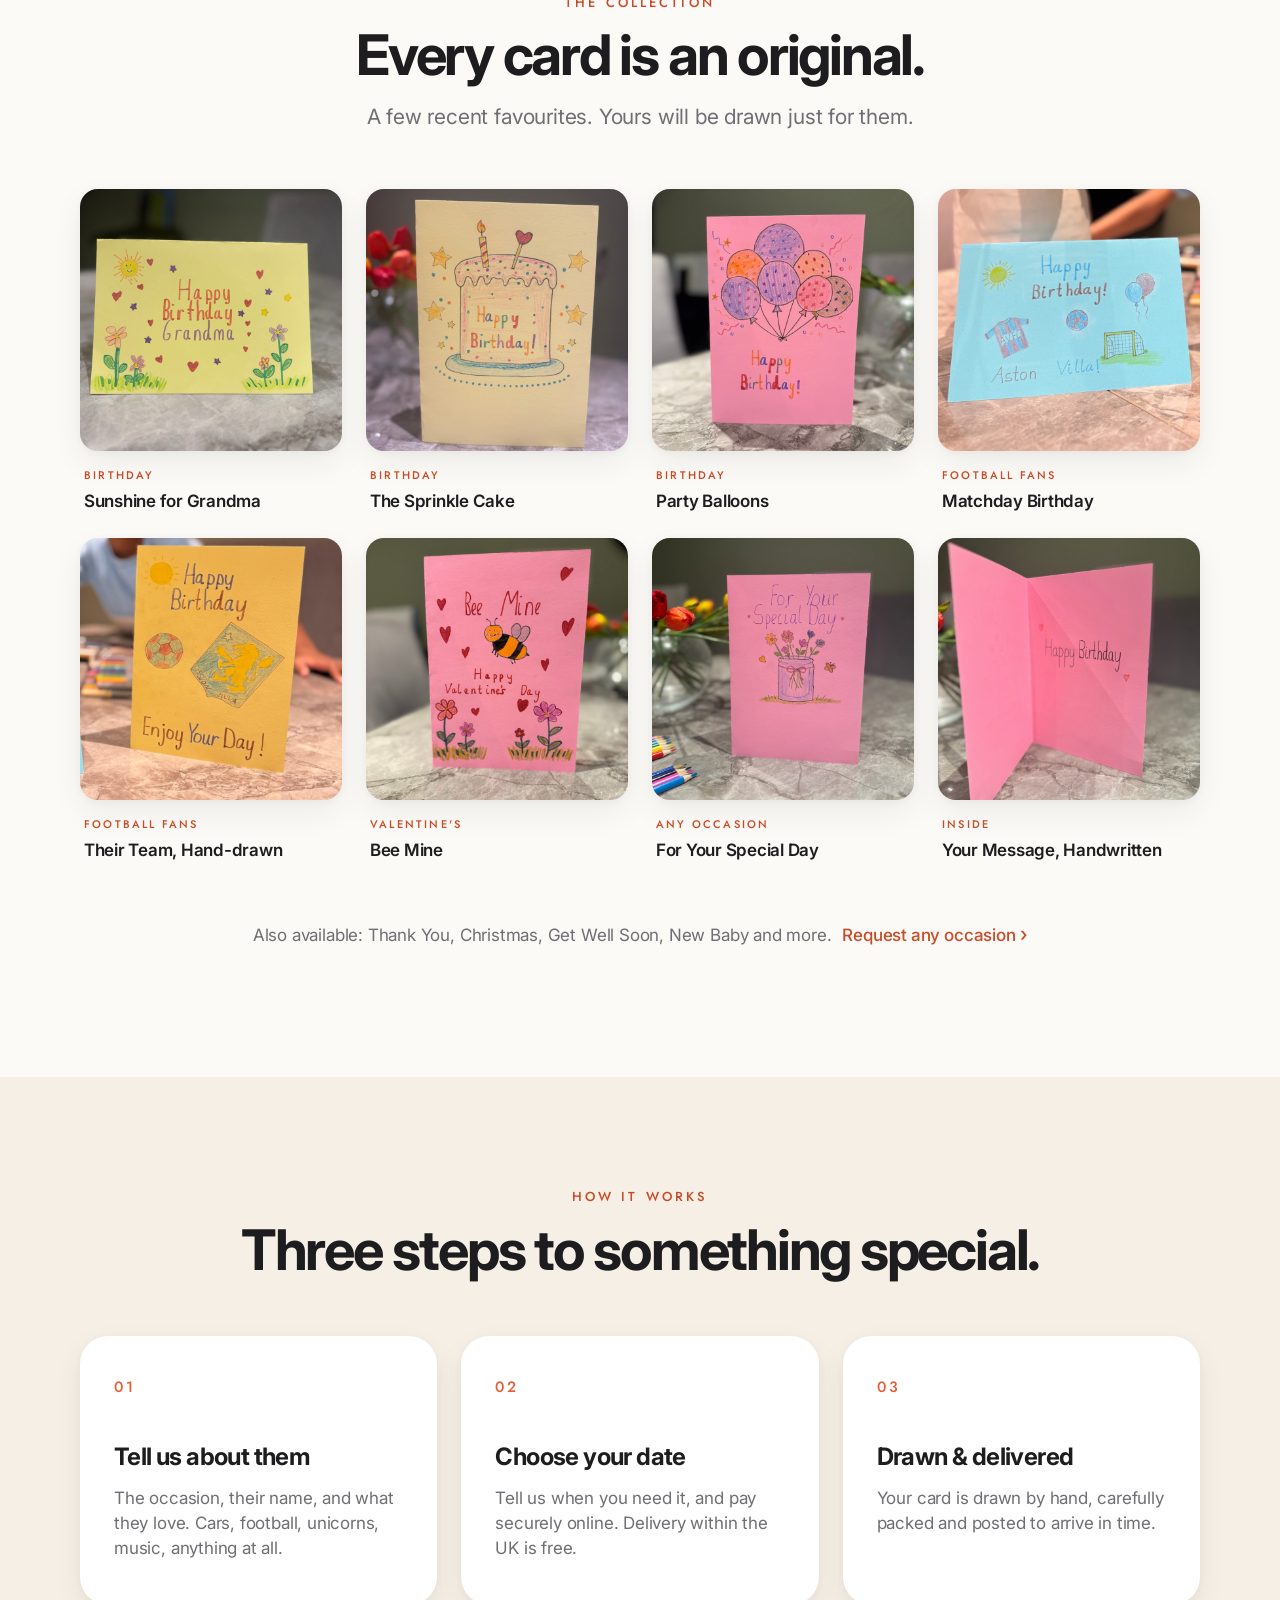
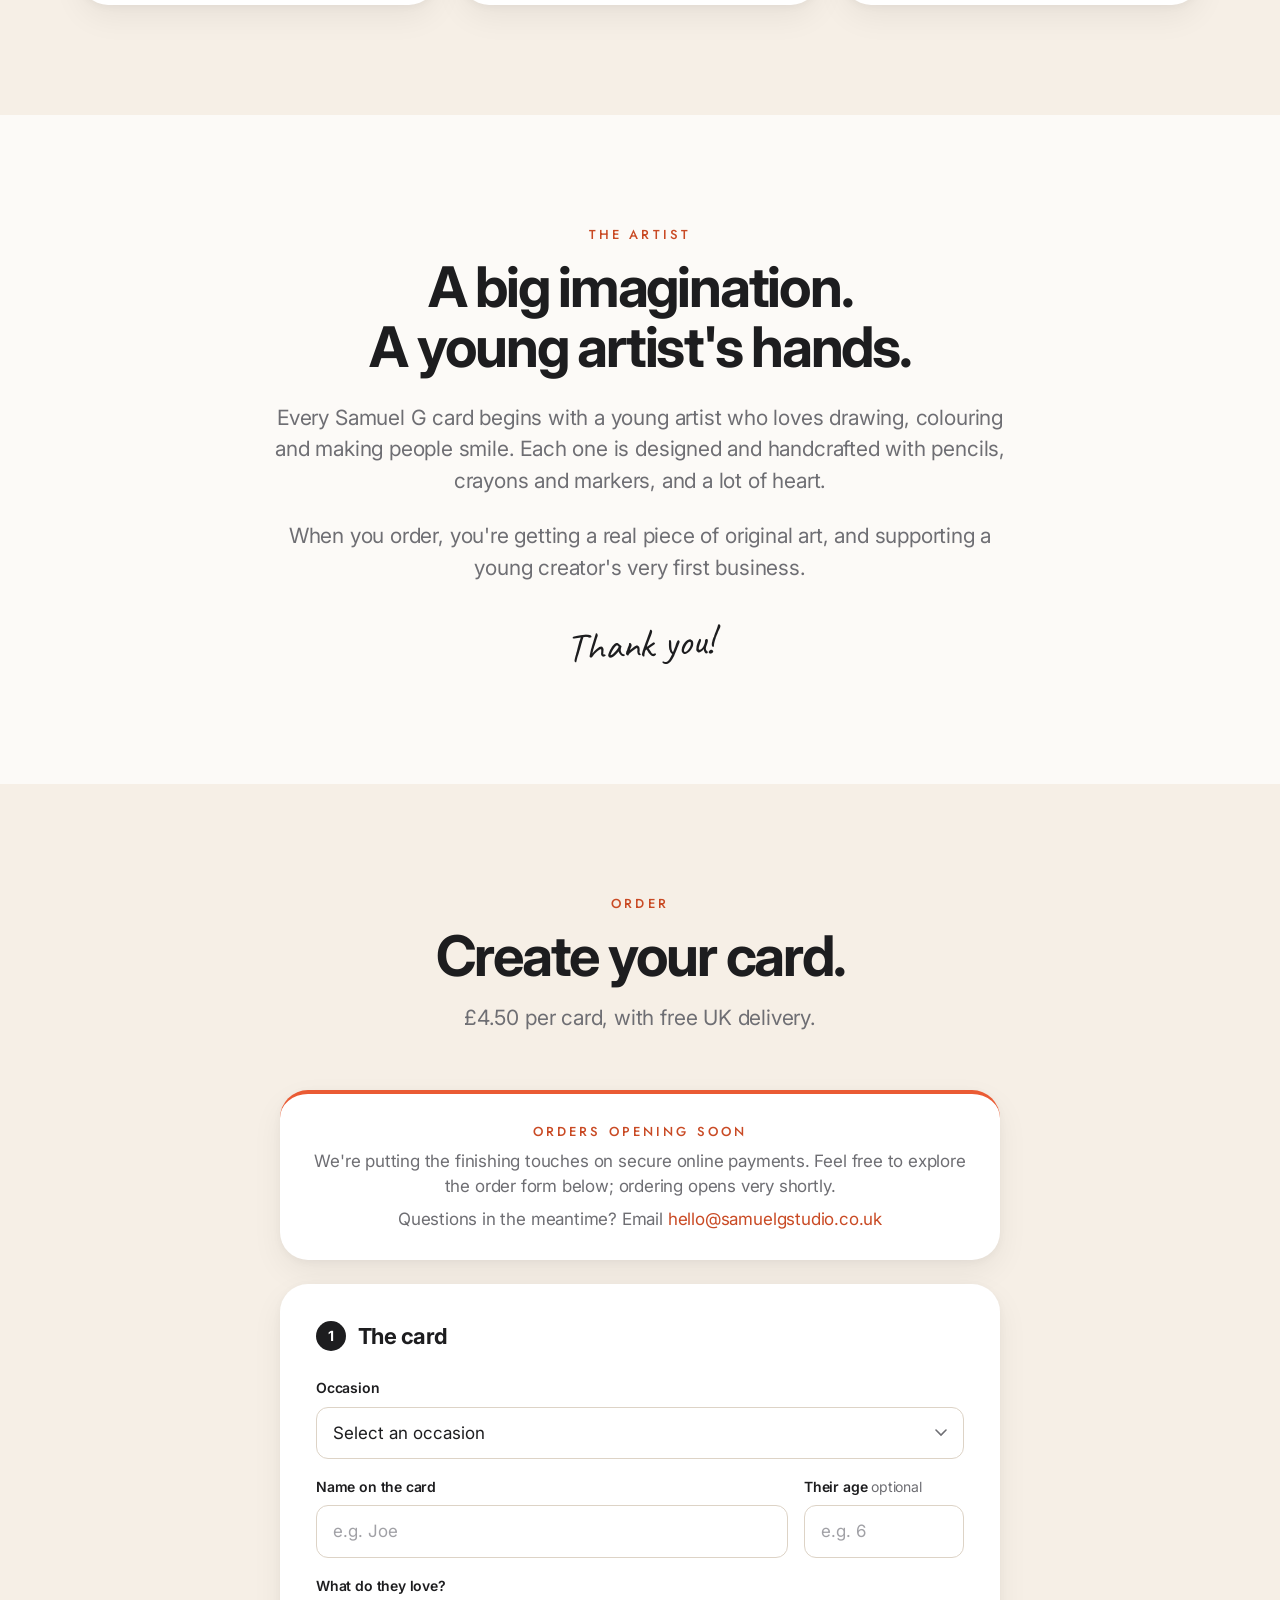
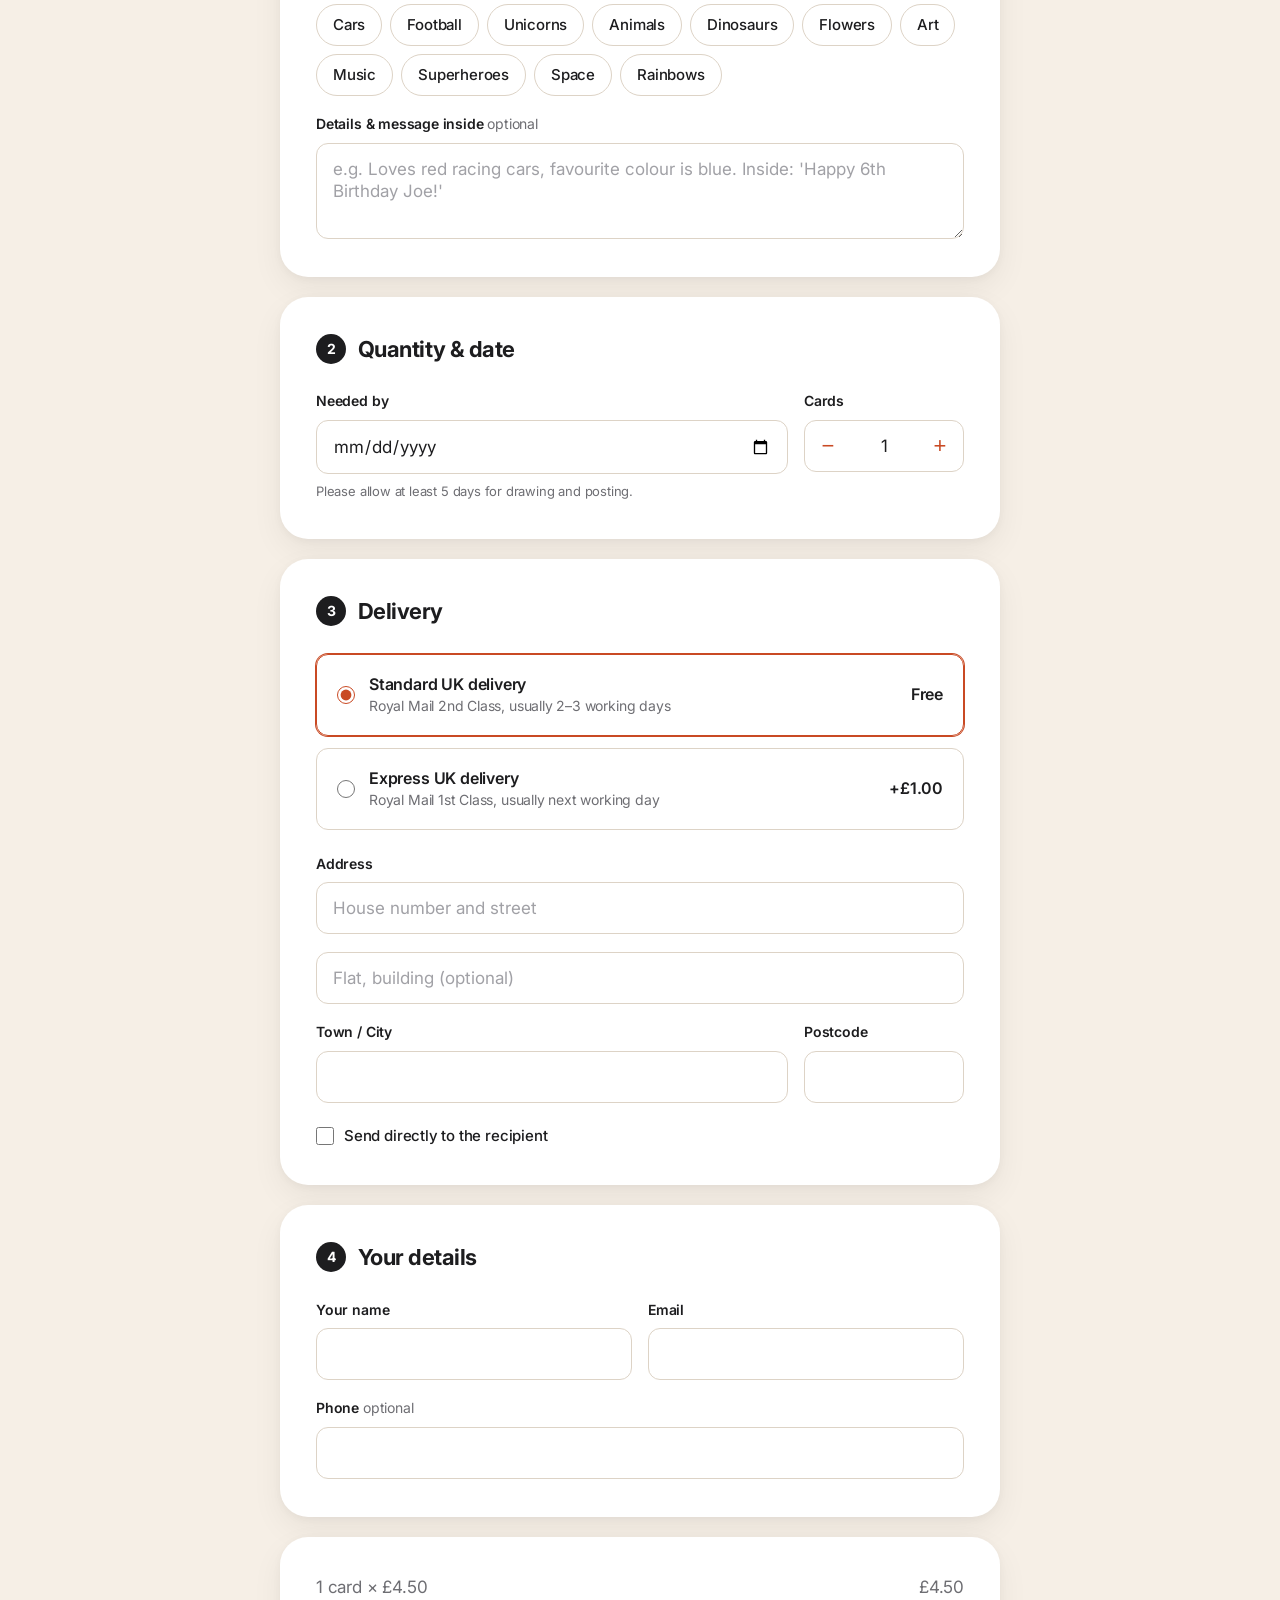
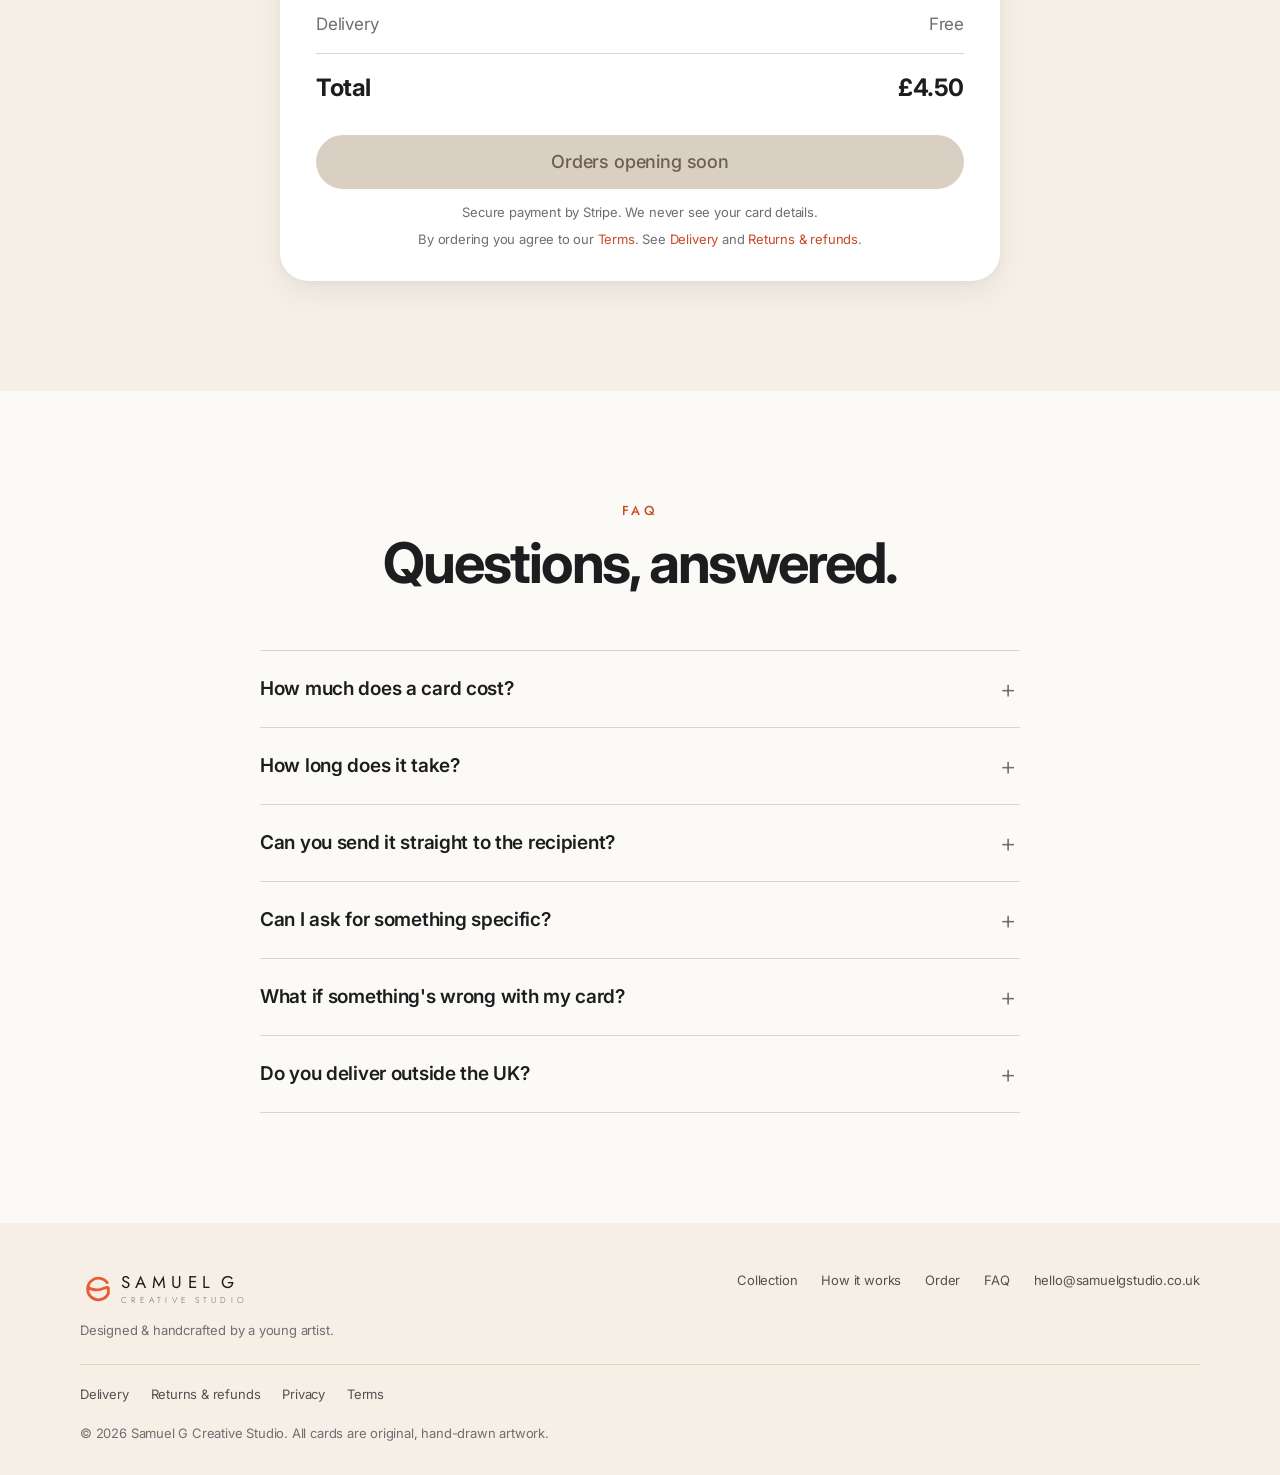
==== commit 08aad86c: "Use hello@samuelgstudio.co.uk as the contact email Co-Authored-By: Claude Opus 5.5 <noreply@anthropi" ====
--- a/index.html
+++ b/index.html
@@ -166,7 +166,7 @@
       <div class="soon-notice soon-only reveal">
         <p class="soon-title">Orders opening soon</p>
         <p>We're putting the finishing touches on secure online payments. Feel free to explore the order form below; ordering opens very shortly.</p>
-        <p>Questions in the meantime? Email <a href="mailto:SamuelGCreativeStudio@gmail.com">SamuelGCreativeStudio@gmail.com</a></p>
+        <p>Questions in the meantime? Email <a href="mailto:hello@samuelgstudio.co.uk">hello@samuelgstudio.co.uk</a></p>
       </div>
 
       <form id="order-form" class="order reveal" novalidate>
@@ -366,7 +366,7 @@
         <a href="#how">How it works</a>
         <a href="#order">Order</a>
         <a href="#faq">FAQ</a>
-        <a href="mailto:SamuelGCreativeStudio@gmail.com">SamuelGCreativeStudio@gmail.com</a>
+        <a href="mailto:hello@samuelgstudio.co.uk">hello@samuelgstudio.co.uk</a>
       </div>
     </div>
     <nav class="legal-links" aria-label="Policies">
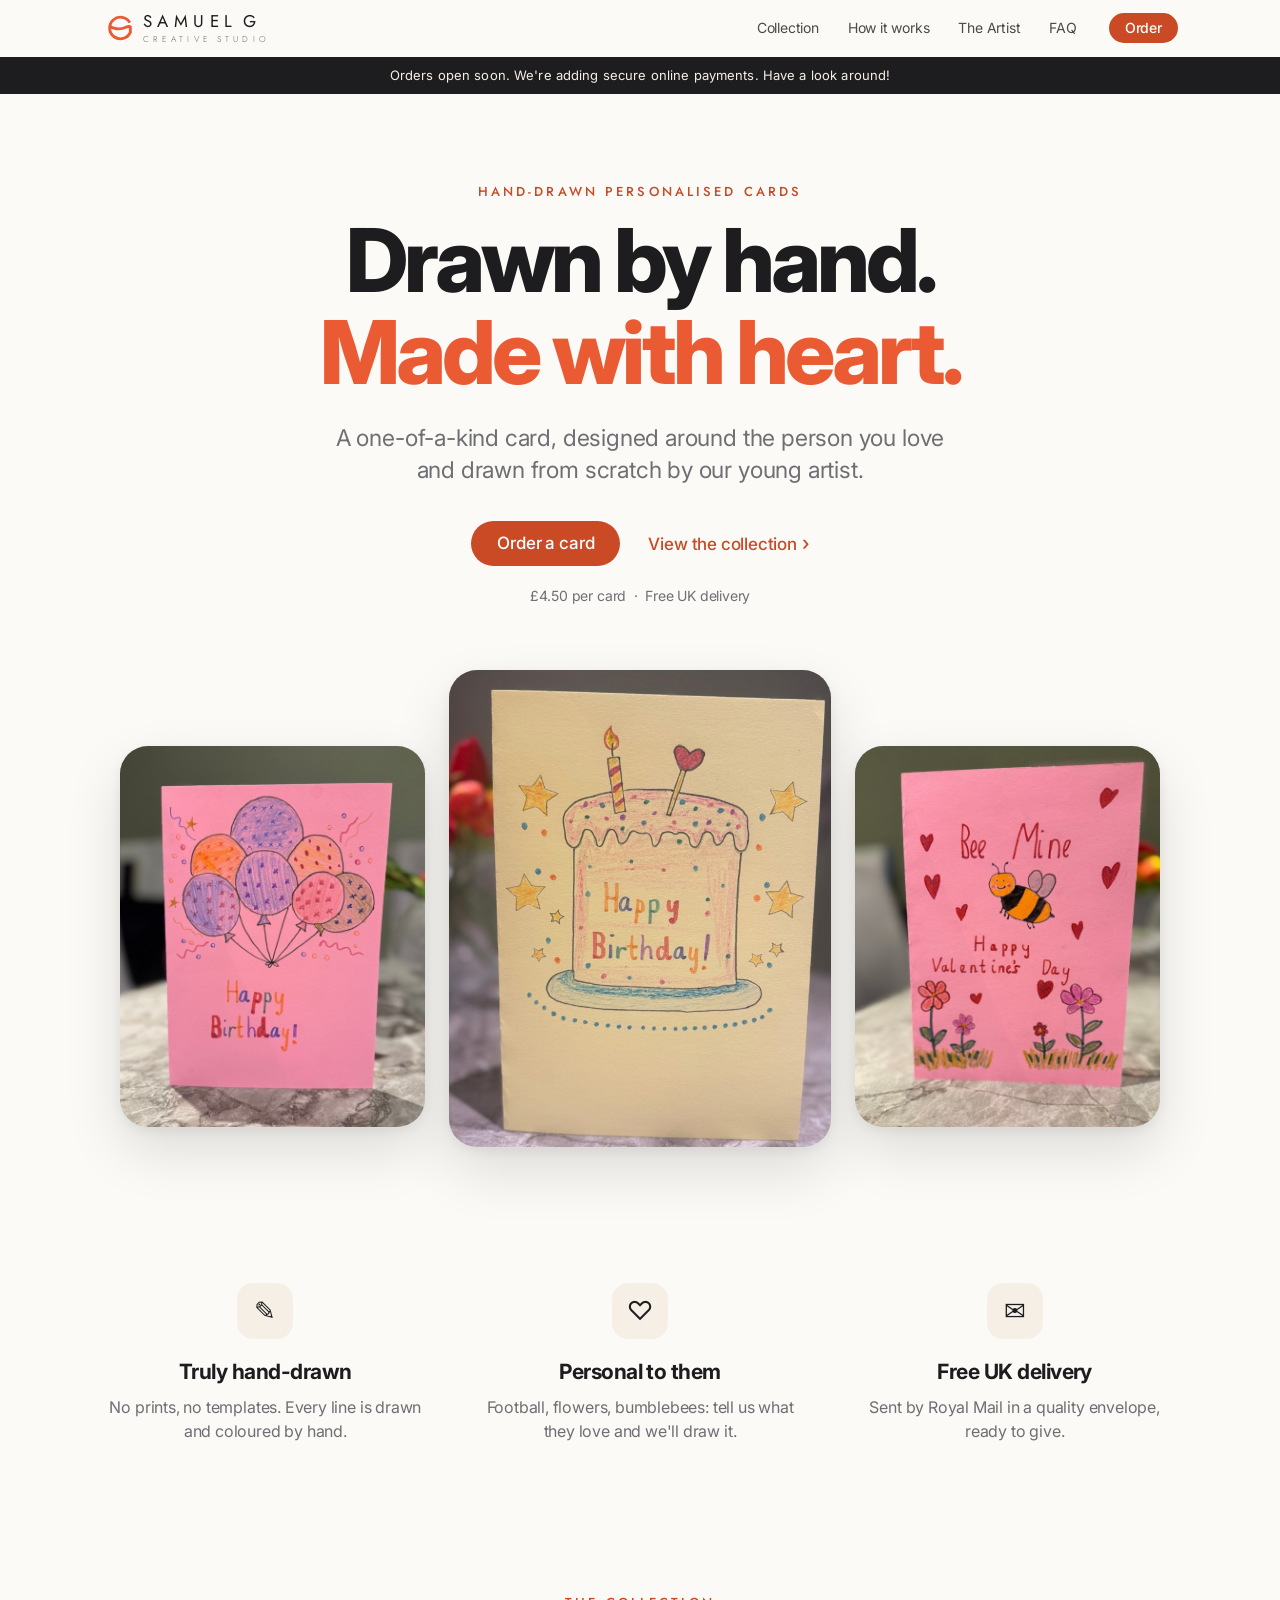
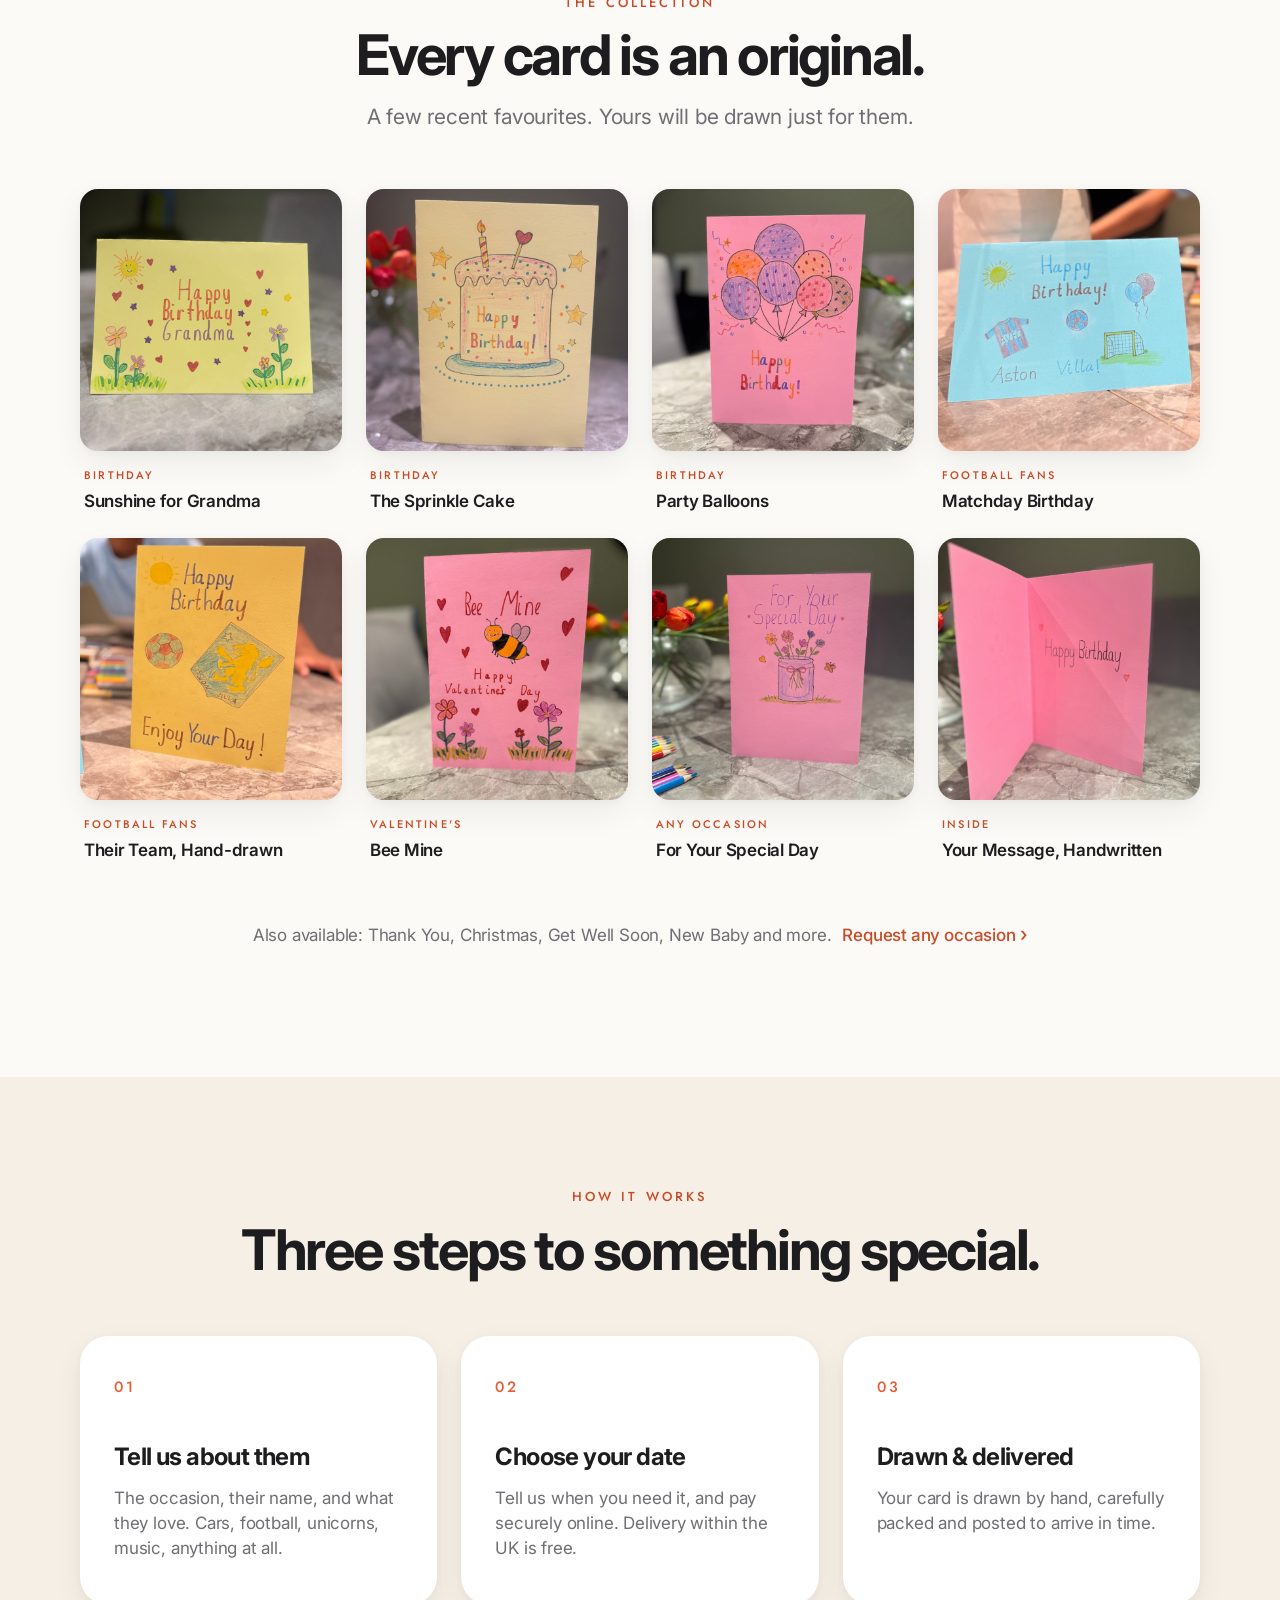
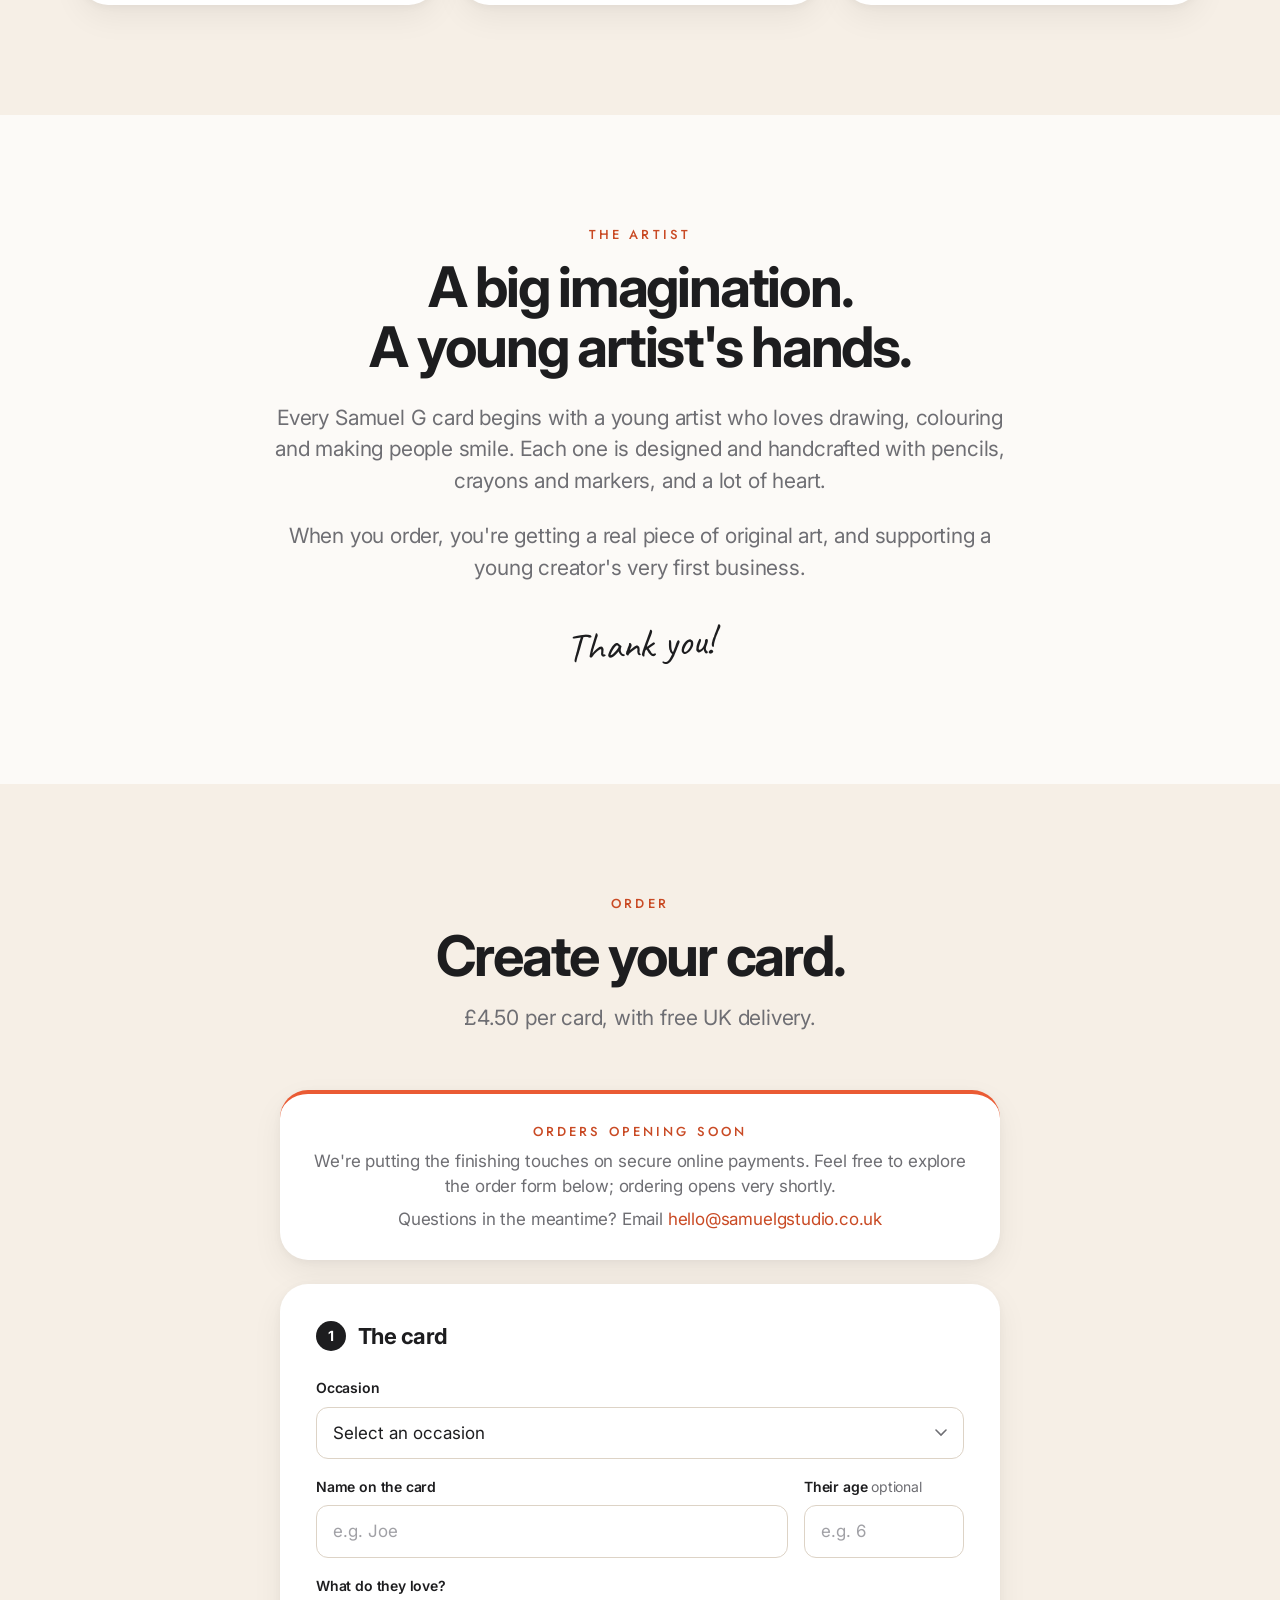
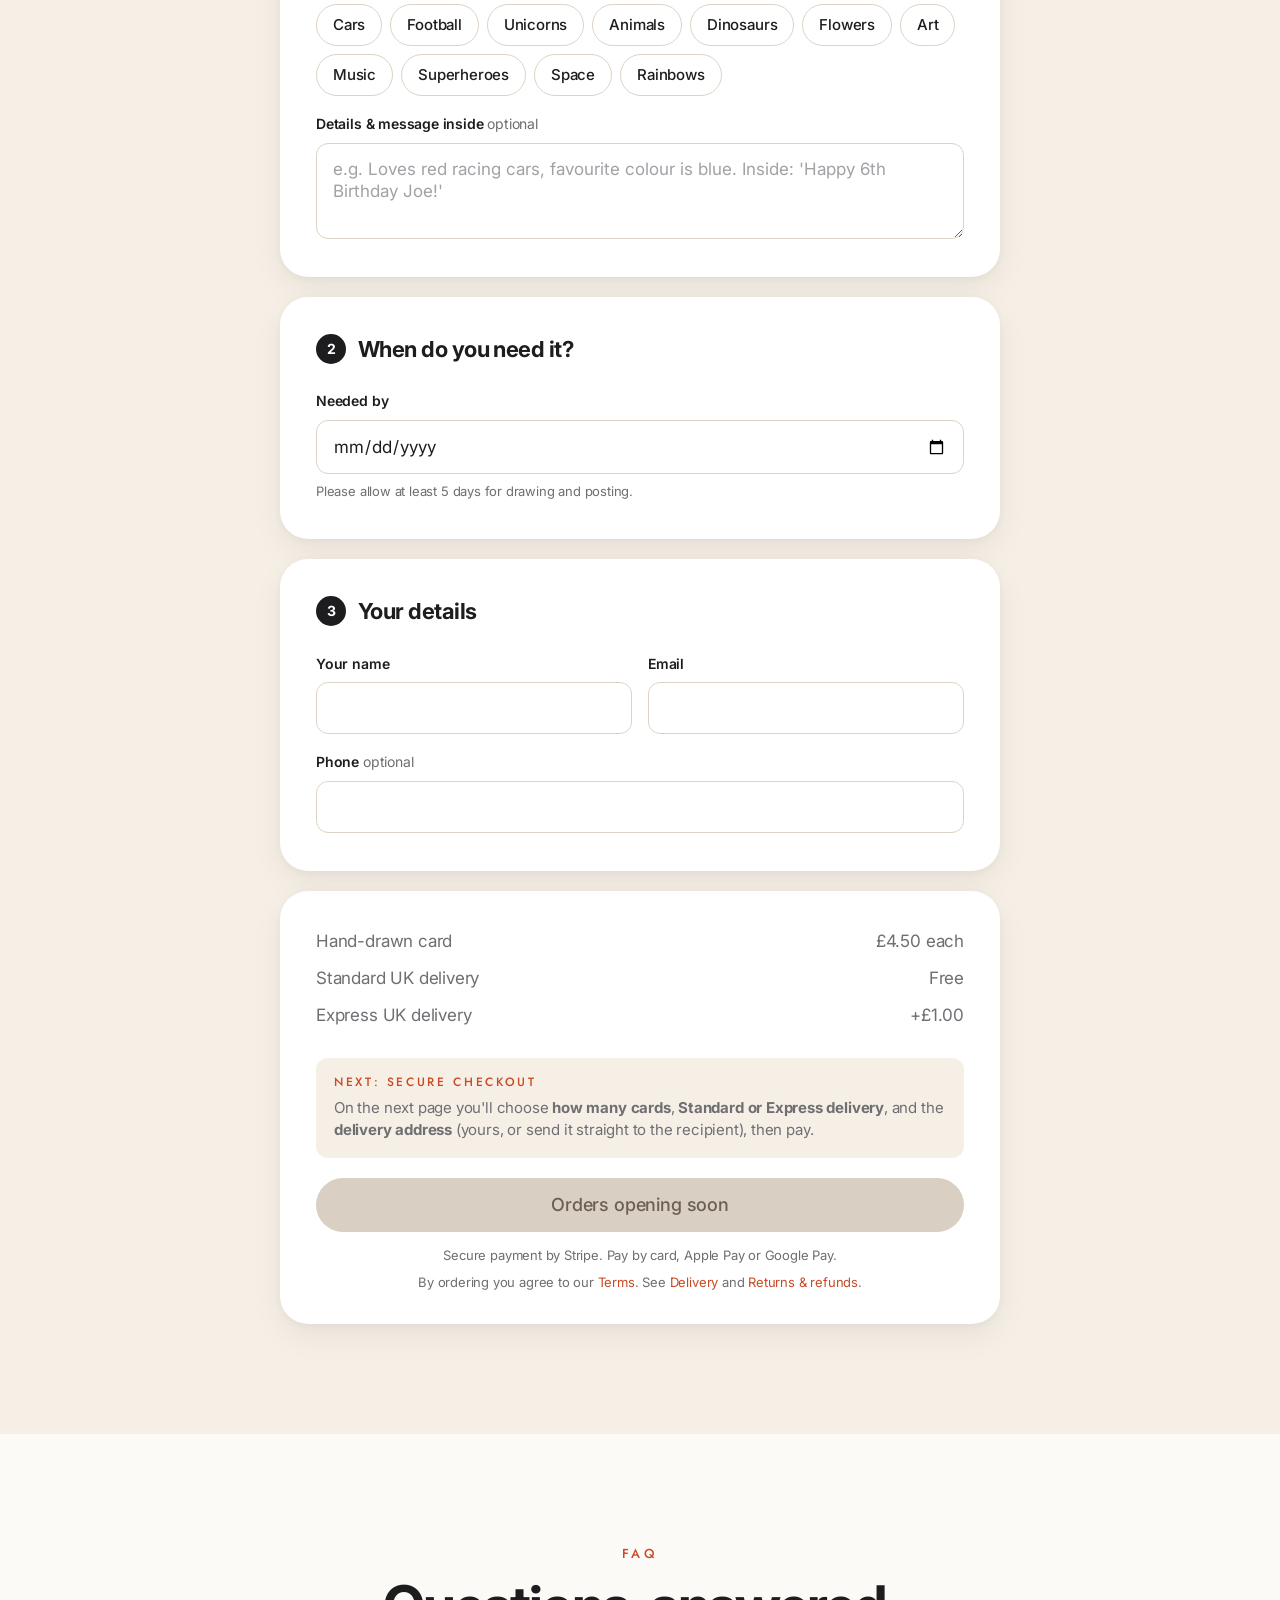
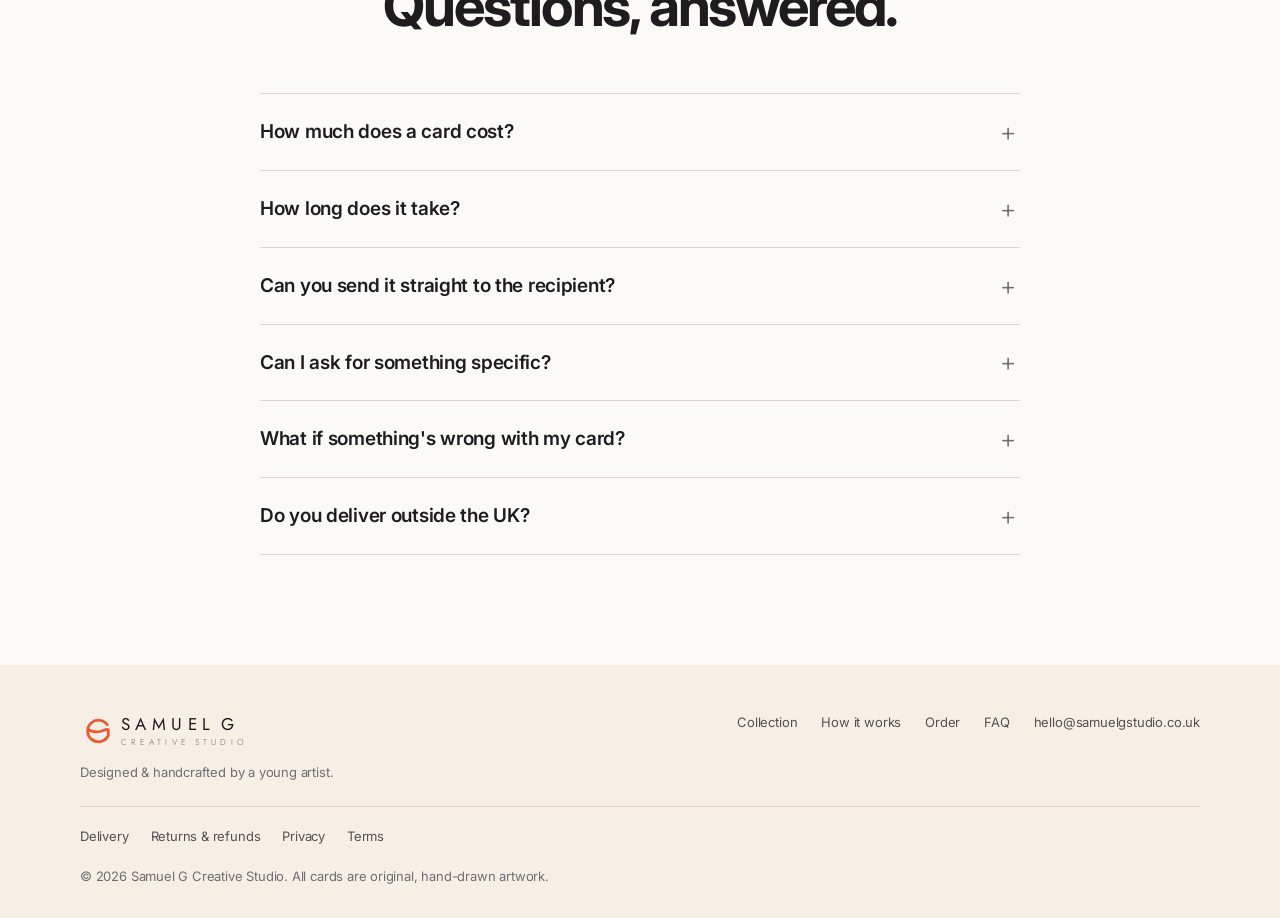
==== commit d765da3d: "Connect ordering: card brief by email, then Stripe checkout Order form sends the card brief to hello" ====
--- a/index.html
+++ b/index.html
@@ -12,7 +12,7 @@
   <link rel="preconnect" href="https://fonts.googleapis.com" />
   <link rel="preconnect" href="https://fonts.gstatic.com" crossorigin />
   <link href="https://fonts.googleapis.com/css2?family=Inter:wght@400;500;600;700;800&family=Jost:wght@300;400;500&family=Caveat:wght@600&display=swap" rel="stylesheet" />
-  <link rel="stylesheet" href="styles.css?v=4" />
+  <link rel="stylesheet" href="styles.css?v=5" />
 </head>
 <body>
 
@@ -218,66 +218,16 @@
         </div>
 
         <div class="panel">
-          <h3 class="panel-title"><span>2</span> Quantity &amp; date</h3>
-          <div class="row">
-            <div class="field">
-              <label for="date">Needed by</label>
-              <input id="date" name="date" type="date" required />
-              <small>Please allow at least 5 days for drawing and posting.</small>
-            </div>
-            <div class="field field-sm">
-              <label for="qty">Cards</label>
-              <div class="stepper">
-                <button type="button" class="step-btn" data-step="-1" aria-label="One fewer">−</button>
-                <input id="qty" name="qty" type="number" min="1" max="20" value="1" />
-                <button type="button" class="step-btn" data-step="1" aria-label="One more">+</button>
-              </div>
-            </div>
+          <h3 class="panel-title"><span>2</span> When do you need it?</h3>
+          <div class="field">
+            <label for="date">Needed by</label>
+            <input id="date" name="date" type="date" required />
+            <small>Please allow at least 5 days for drawing and posting.</small>
           </div>
         </div>
 
         <div class="panel">
-          <h3 class="panel-title"><span>3</span> Delivery</h3>
-          <div class="options">
-            <label class="option">
-              <input type="radio" name="delivery" value="Royal Mail 2nd Class" data-fee="0" checked />
-              <span class="option-body">
-                <span class="option-name">Standard UK delivery</span>
-                <span class="option-desc">Royal Mail 2nd Class, usually 2–3 working days</span>
-              </span>
-              <span class="option-price">Free</span>
-            </label>
-            <label class="option">
-              <input type="radio" name="delivery" value="Royal Mail 1st Class" data-fee="1" />
-              <span class="option-body">
-                <span class="option-name">Express UK delivery</span>
-                <span class="option-desc">Royal Mail 1st Class, usually next working day</span>
-              </span>
-              <span class="option-price">+£1.00</span>
-            </label>
-          </div>
-          <div class="field">
-            <label for="addr1">Address</label>
-            <input id="addr1" name="addr1" type="text" autocomplete="address-line1" placeholder="House number and street" required />
-          </div>
-          <div class="field">
-            <input id="addr2" name="addr2" type="text" autocomplete="address-line2" placeholder="Flat, building (optional)" aria-label="Address line 2" />
-          </div>
-          <div class="row">
-            <div class="field">
-              <label for="town">Town / City</label>
-              <input id="town" name="town" type="text" autocomplete="address-level2" required />
-            </div>
-            <div class="field field-sm">
-              <label for="postcode">Postcode</label>
-              <input id="postcode" name="postcode" type="text" autocomplete="postal-code" required />
-            </div>
-          </div>
-          <label class="check"><input type="checkbox" name="toRecipient" value="yes" /> Send directly to the recipient</label>
-        </div>
-
-        <div class="panel">
-          <h3 class="panel-title"><span>4</span> Your details</h3>
+          <h3 class="panel-title"><span>3</span> Your details</h3>
           <div class="row">
             <div class="field">
               <label for="name">Your name</label>
@@ -292,27 +242,26 @@
             <label for="phone">Phone <em>optional</em></label>
             <input id="phone" name="phone" type="tel" autocomplete="tel" />
           </div>
+          <!-- spam trap: real people never see or fill this -->
+          <input type="checkbox" name="botcheck" class="hp" tabindex="-1" autocomplete="off" aria-hidden="true" />
         </div>
 
         <div class="checkout">
           <div class="totals">
-            <div class="total-line"><span id="sub-label">1 card</span><span id="subtotal">£4.50</span></div>
-            <div class="total-line"><span>Delivery</span><span id="delivery-fee">Free</span></div>
-            <div class="total-line total"><span>Total</span><span id="total">£4.50</span></div>
-          </div>
-          <button type="submit" id="pay-btn" class="btn btn-primary btn-lg btn-block">Continue to payment</button>
-          <p class="secure">Secure payment by Stripe. We never see your card details.</p>
+            <div class="total-line"><span>Hand-drawn card</span><span><span class="price-each">£4.50</span> each</span></div>
+            <div class="total-line"><span>Standard UK delivery</span><span>Free</span></div>
+            <div class="total-line"><span>Express UK delivery</span><span>+£1.00</span></div>
+          </div>
+          <div class="next-step">
+            <p class="next-title">Next: secure checkout</p>
+            <p>On the next page you'll choose <strong>how many cards</strong>, <strong>Standard or Express delivery</strong>, and the <strong>delivery address</strong> (yours, or send it straight to the recipient), then pay.</p>
+          </div>
+          <button type="submit" id="pay-btn" class="btn btn-primary btn-lg btn-block">Continue to secure checkout</button>
+          <p id="order-status" class="order-status" role="status" aria-live="polite"></p>
+          <p class="secure">Secure payment by Stripe. Pay by card, Apple Pay or Google Pay.</p>
           <p class="policy-note">By ordering you agree to our <a href="terms.html">Terms</a>. See <a href="delivery.html">Delivery</a> and <a href="returns.html">Returns &amp; refunds</a>.</p>
         </div>
       </form>
-
-      <div id="order-done" class="order done" hidden>
-        <div class="done-icon">✓</div>
-        <h3>Thank you. Here's your order.</h3>
-        <pre id="order-preview"></pre>
-        <p class="draft-note">Draft site: payment isn't connected yet. Next step: link this button to Stripe Checkout.</p>
-        <button type="button" id="order-again" class="btn btn-secondary">Start another order</button>
-      </div>
     </section>
 
     <!-- ===== FAQ ===== -->
--- a/styles.css
+++ b/styles.css
@@ -361,3 +361,21 @@
 .policy .summary p { margin: 0; color: var(--ink); }
 .todo { background: #ffe9a8; color: #5a4300; padding: 1px 6px; border-radius: 4px; font-weight: 600; }
 .back-link { display: inline-block; margin-top: 48px; }
+
+/* ===== Stripe checkout hand-off ===== */
+.hp { position: absolute; left: -9999px; width: 1px; height: 1px; opacity: 0; }
+.next-step { background: var(--grey); border-radius: var(--radius-sm); padding: 16px 18px; margin: 0 0 20px; }
+.next-step p { margin: 0; color: var(--muted); font-size: 15px; }
+.next-step .next-title { margin-bottom: 6px; font-family: "Jost", var(--font); font-size: 12px; font-weight: 500; letter-spacing: 0.22em; text-transform: uppercase; color: var(--accent); }
+.order-status { text-align: center; color: #b3261e; font-size: 14px; margin: 10px 0 0; min-height: 0; }
+.order-status:empty { display: none; }
+
+/* ===== Thank-you page ===== */
+.thanks { max-width: 640px; margin: 0 auto; padding: 96px 22px 110px; text-align: center; }
+.thanks-icon { width: 76px; height: 76px; margin: 0 auto 26px; }
+.thanks h1 { font-size: clamp(36px, 6vw, 54px); letter-spacing: -0.04em; line-height: 1.06; }
+.thanks .lead { color: var(--muted); font-size: 20px; margin: 18px 0 0; }
+.thanks-card { background: var(--card); border-radius: var(--radius-lg); box-shadow: var(--shadow-soft); padding: 28px 30px; margin: 40px 0 0; text-align: left; }
+.thanks-card h2 { font-size: 19px; margin-bottom: 14px; }
+.thanks-card ol { margin: 0; padding-left: 1.2em; color: #3a3a3c; line-height: 1.7; }
+.thanks-ref { display: inline-block; font-family: "Jost", var(--font); letter-spacing: 0.12em; background: var(--grey); border-radius: 8px; padding: 2px 10px; color: var(--ink); }
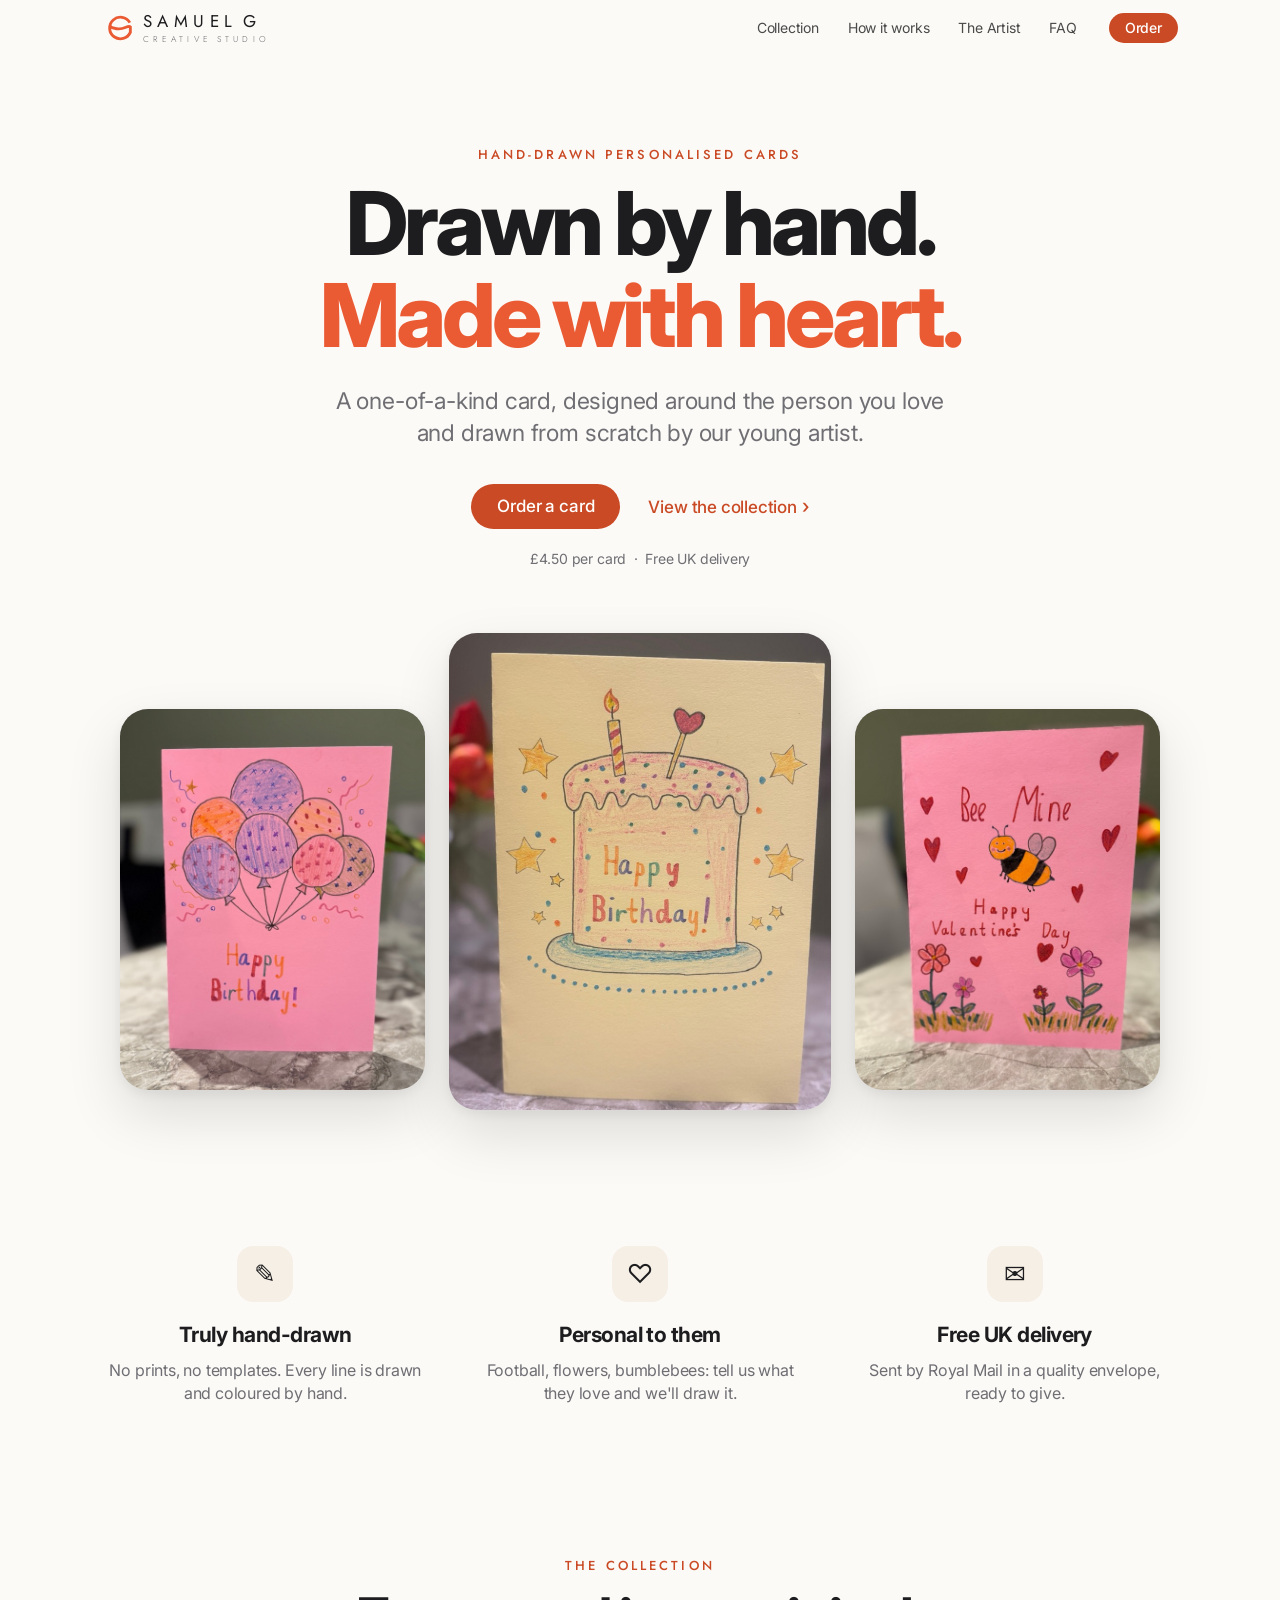
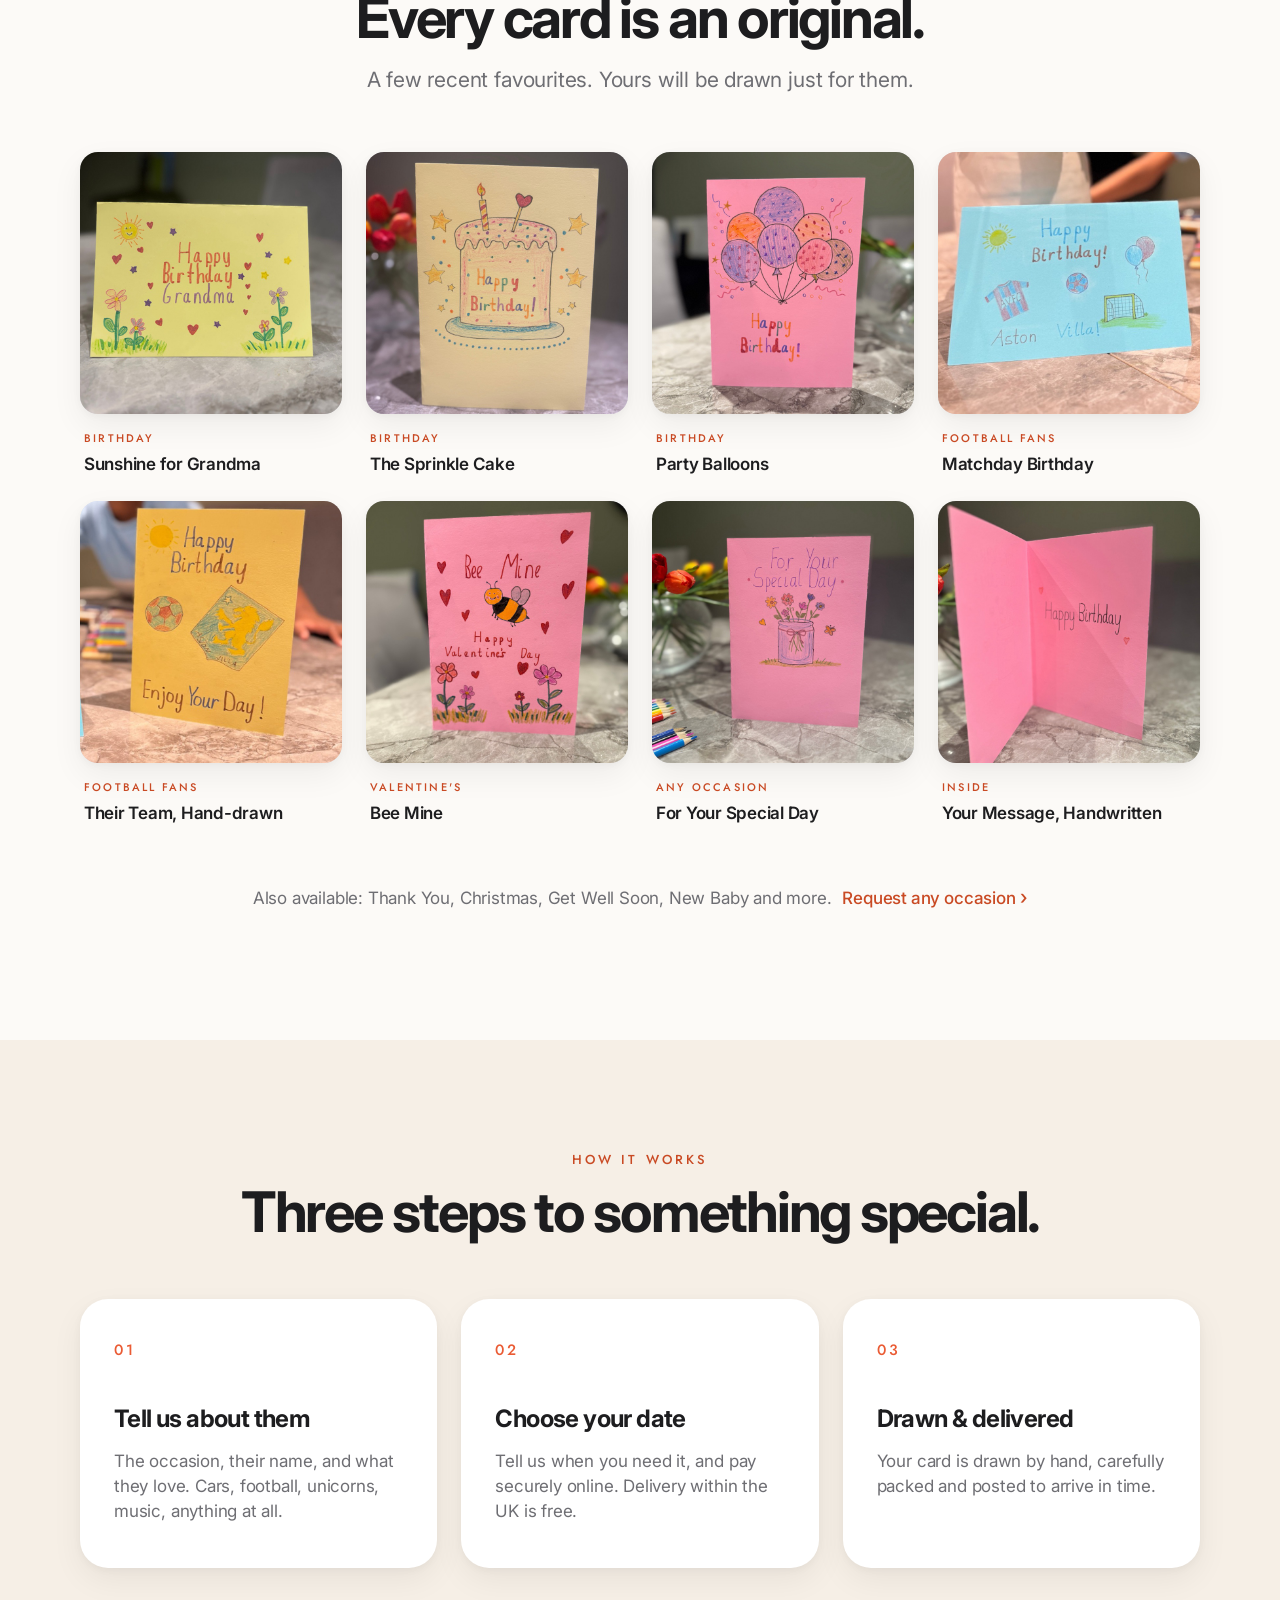
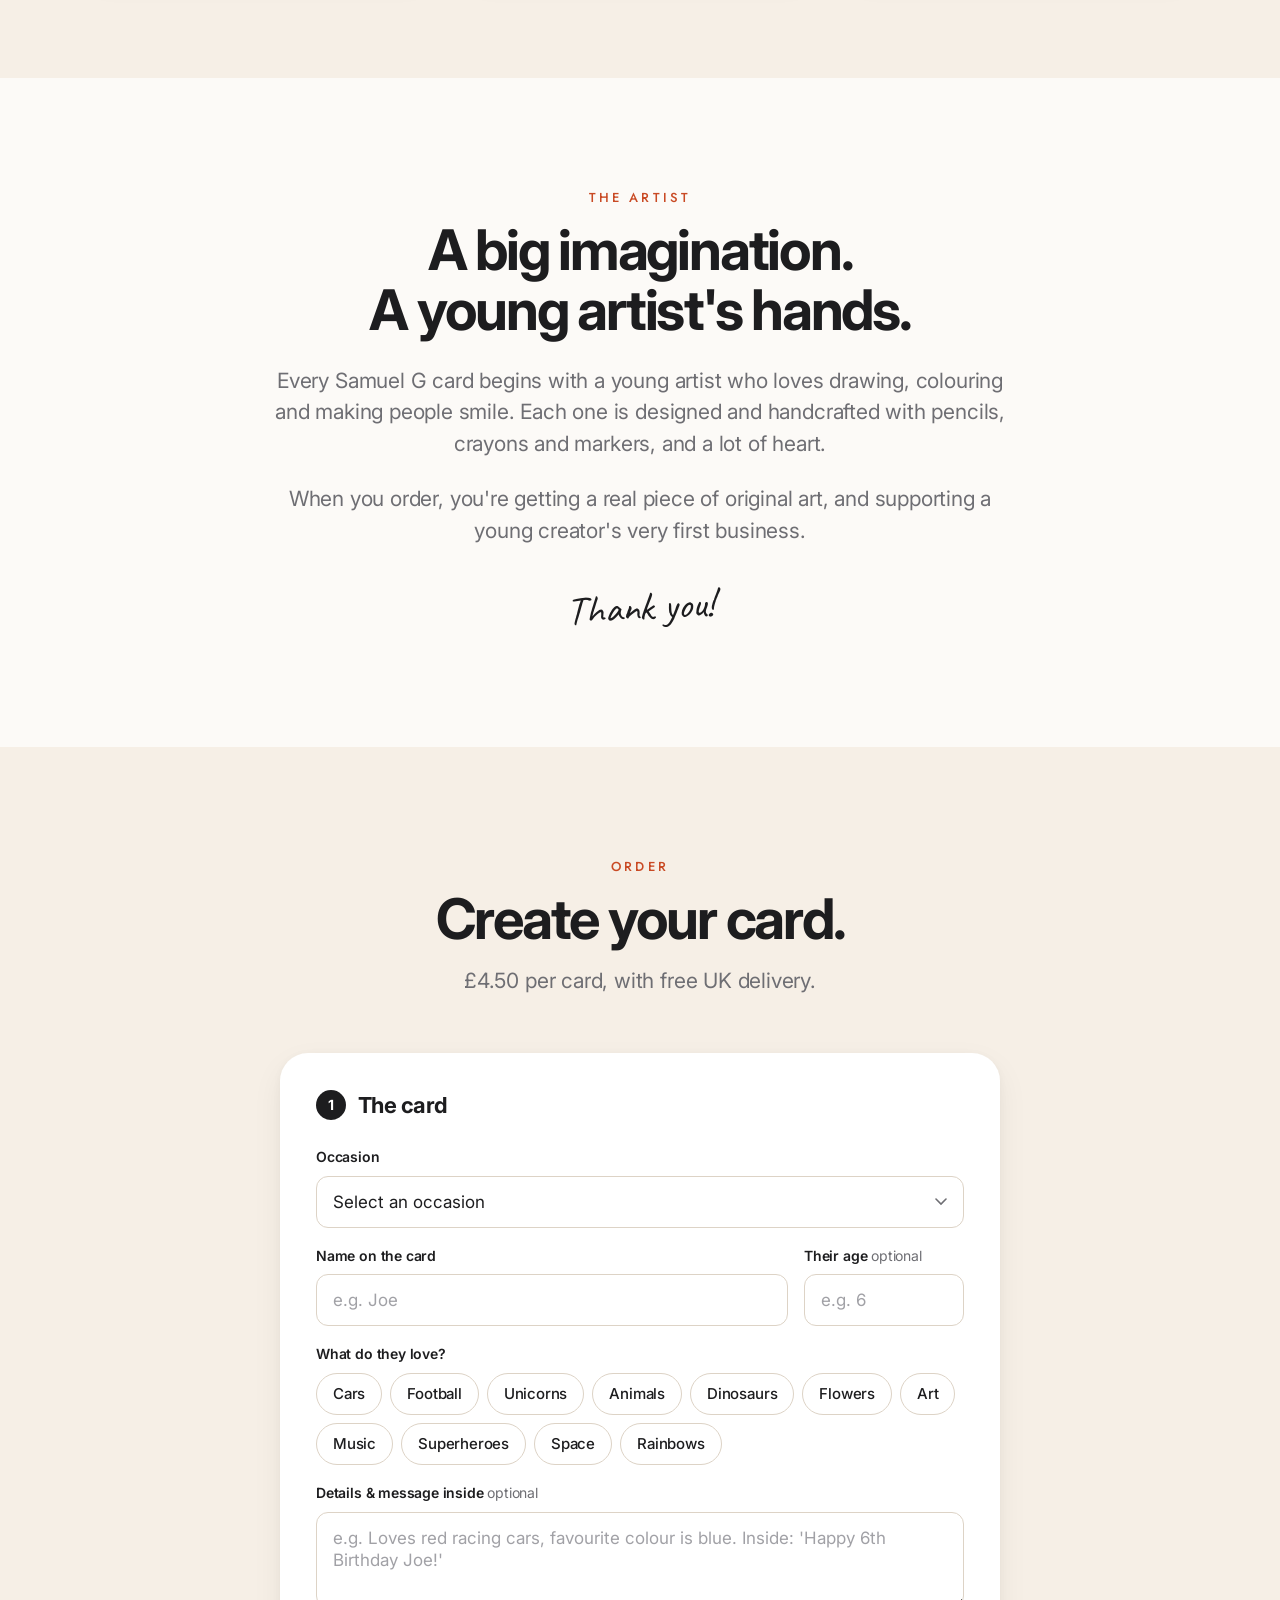
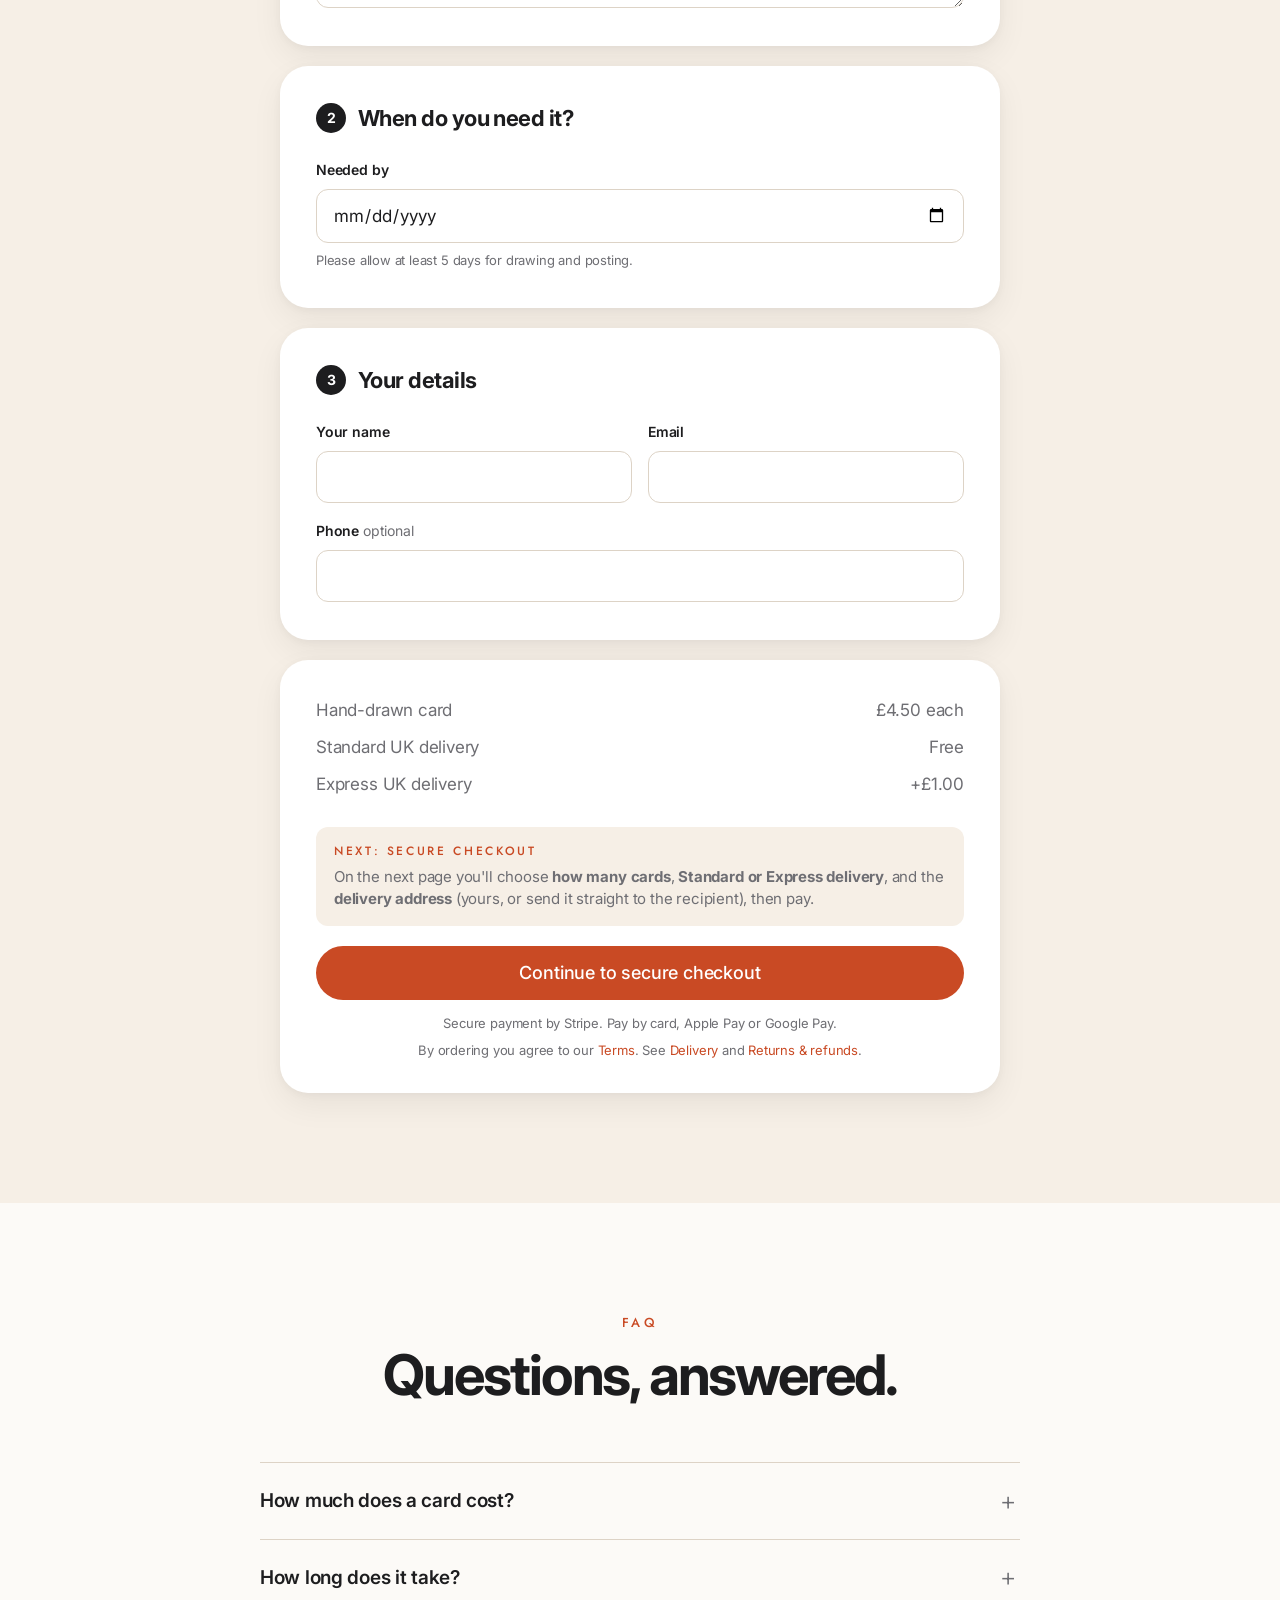
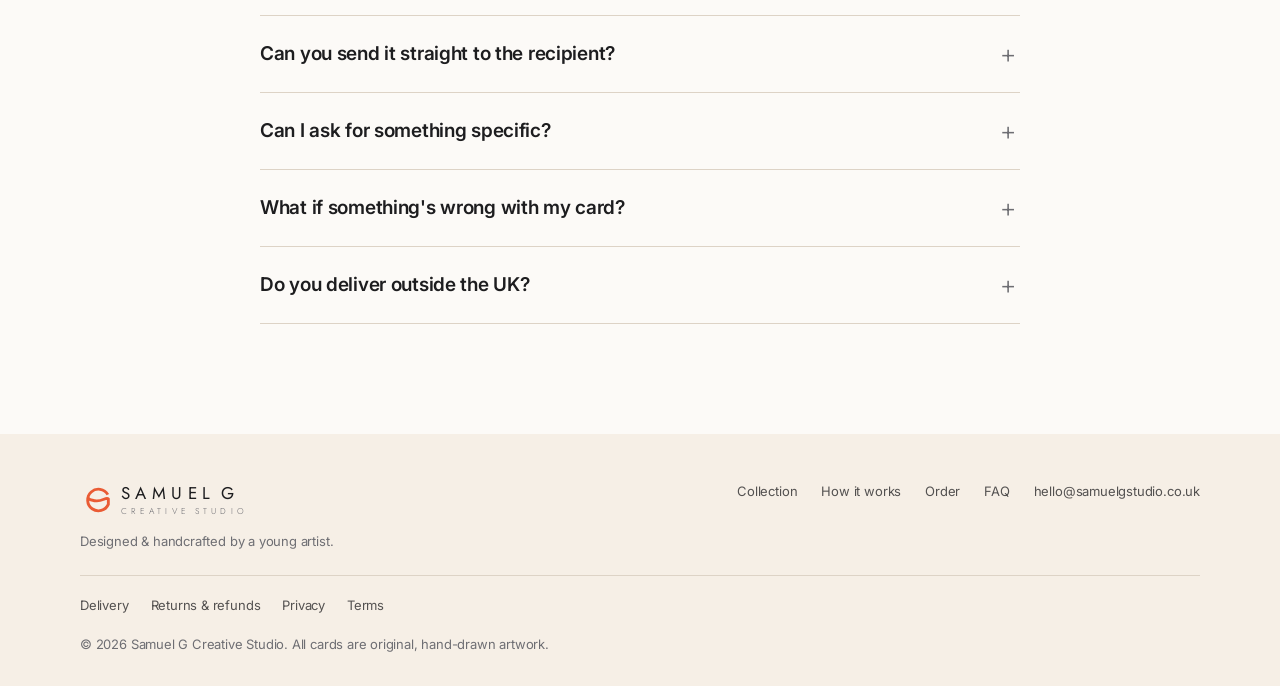
==== commit 9664d69b: "Add link preview image and tags for WhatsApp and social sharing Co-Authored-By: Claude Opus 5.5 <nor" ====
--- a/index.html
+++ b/index.html
@@ -6,6 +6,17 @@
   <title>Samuel G Creative Studio | Hand-drawn Personalised Cards</title>
   <meta name="description" content="Original, hand-drawn personalised greeting cards, designed and crafted by a young artist. £4.50 each with free UK delivery." />
   <meta name="theme-color" content="#fcfaf7" />
+  <!-- Link preview for WhatsApp, Facebook, iMessage etc. -->
+  <meta property="og:type" content="website" />
+  <meta property="og:site_name" content="Samuel G Creative Studio" />
+  <meta property="og:title" content="Samuel G Creative Studio | Hand-drawn personalised cards" />
+  <meta property="og:description" content="One-of-a-kind cards, drawn by hand by a young artist. £4.50 each with free UK delivery." />
+  <meta property="og:url" content="https://samuelgstudio.co.uk/" />
+  <meta property="og:image" content="https://samuelgstudio.co.uk/images/og-image.jpg" />
+  <meta property="og:image:width" content="1200" />
+  <meta property="og:image:height" content="630" />
+  <meta property="og:image:alt" content="Samuel G Creative Studio: Drawn by hand. Made with heart. Hand-drawn birthday and Valentine's cards." />
+  <meta name="twitter:card" content="summary_large_image" />
   <link rel="icon" href="favicon.svg" type="image/svg+xml" />
   <link rel="apple-touch-icon" href="apple-touch-icon.png" />
   <meta name="apple-mobile-web-app-title" content="Samuel G" />
